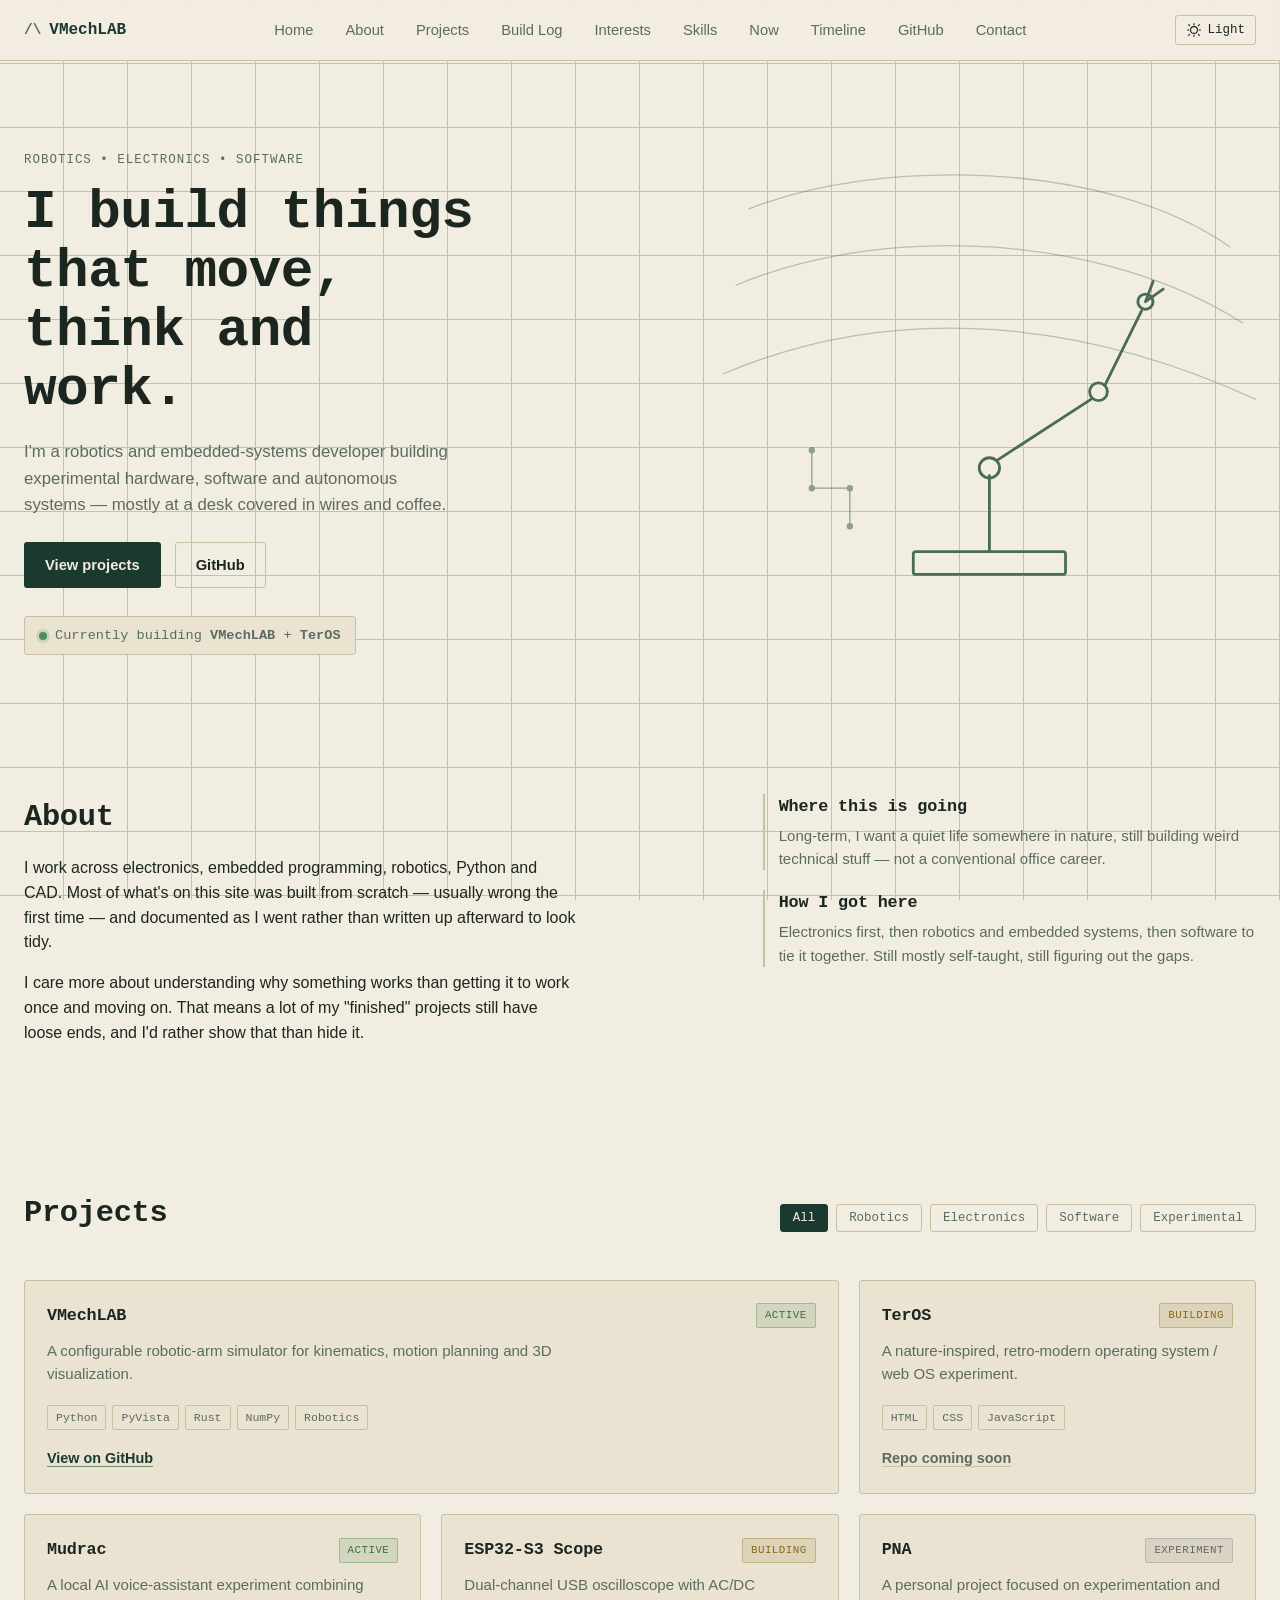
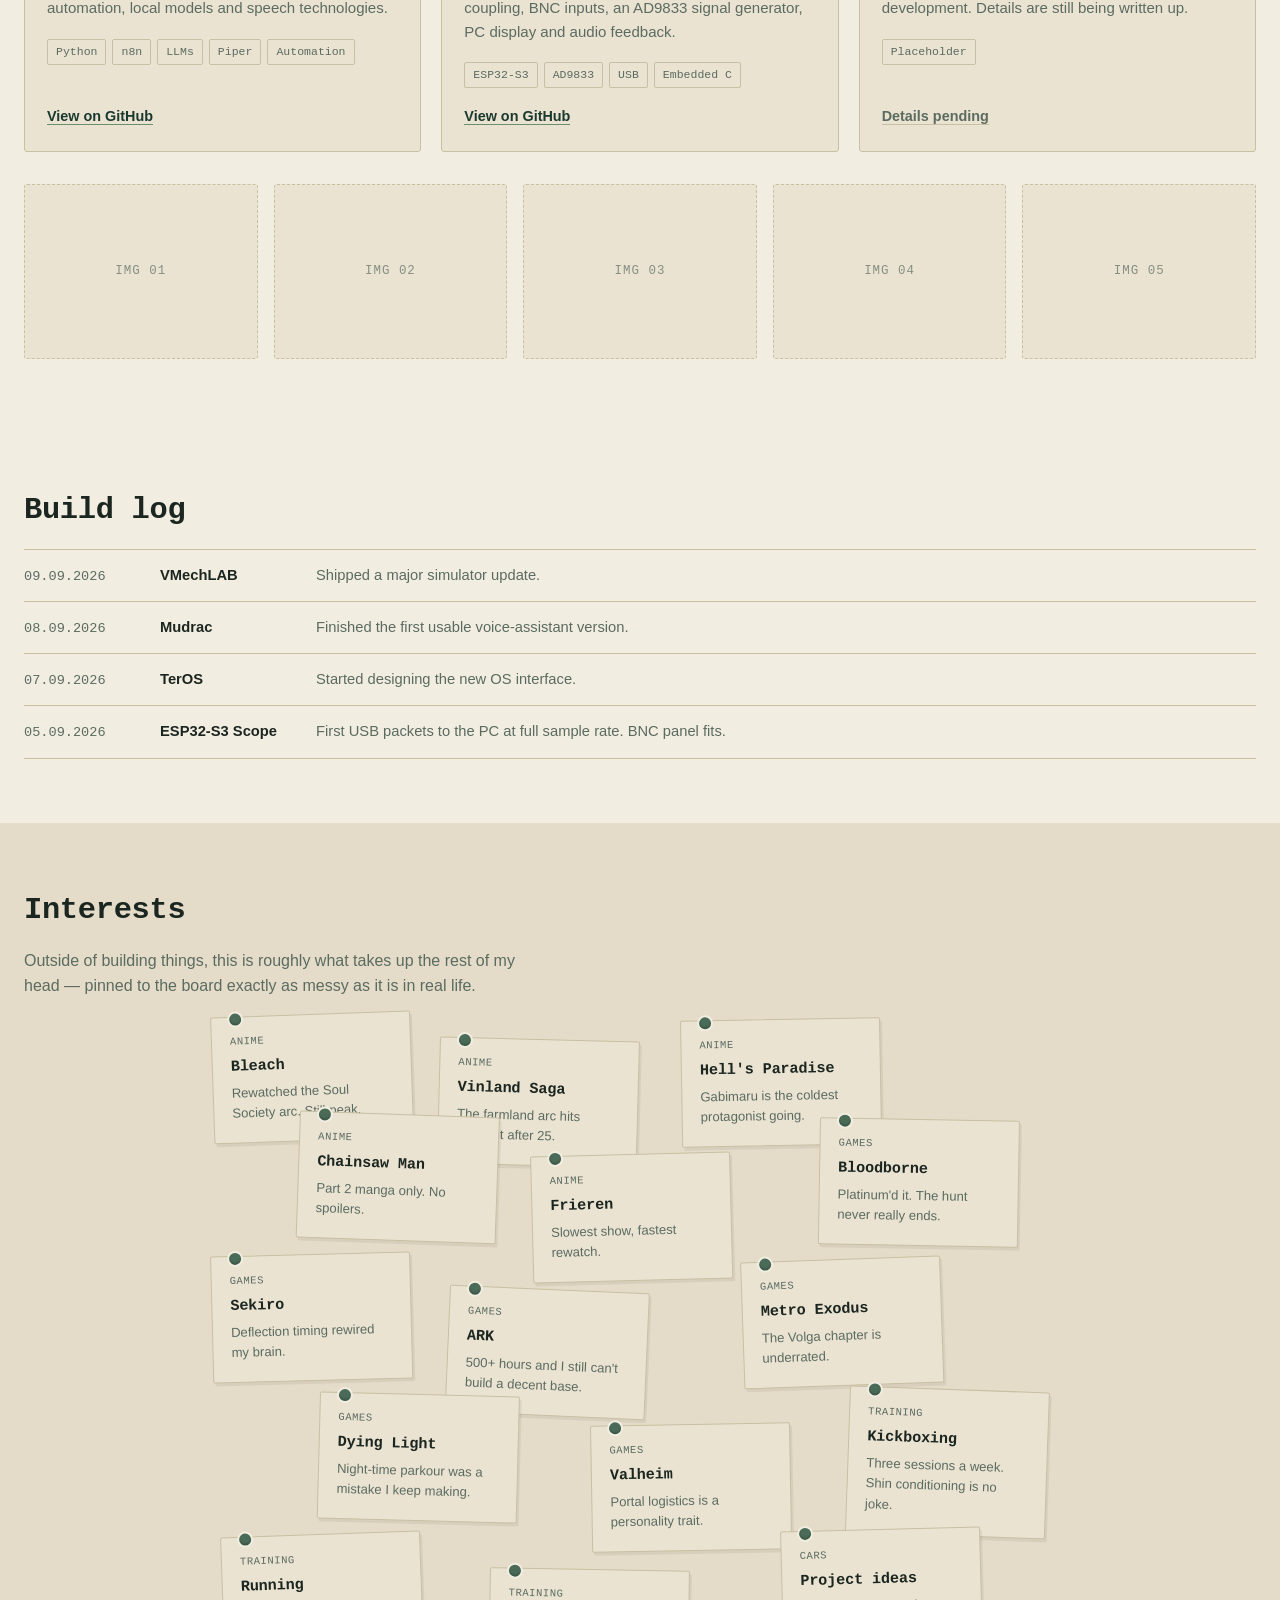
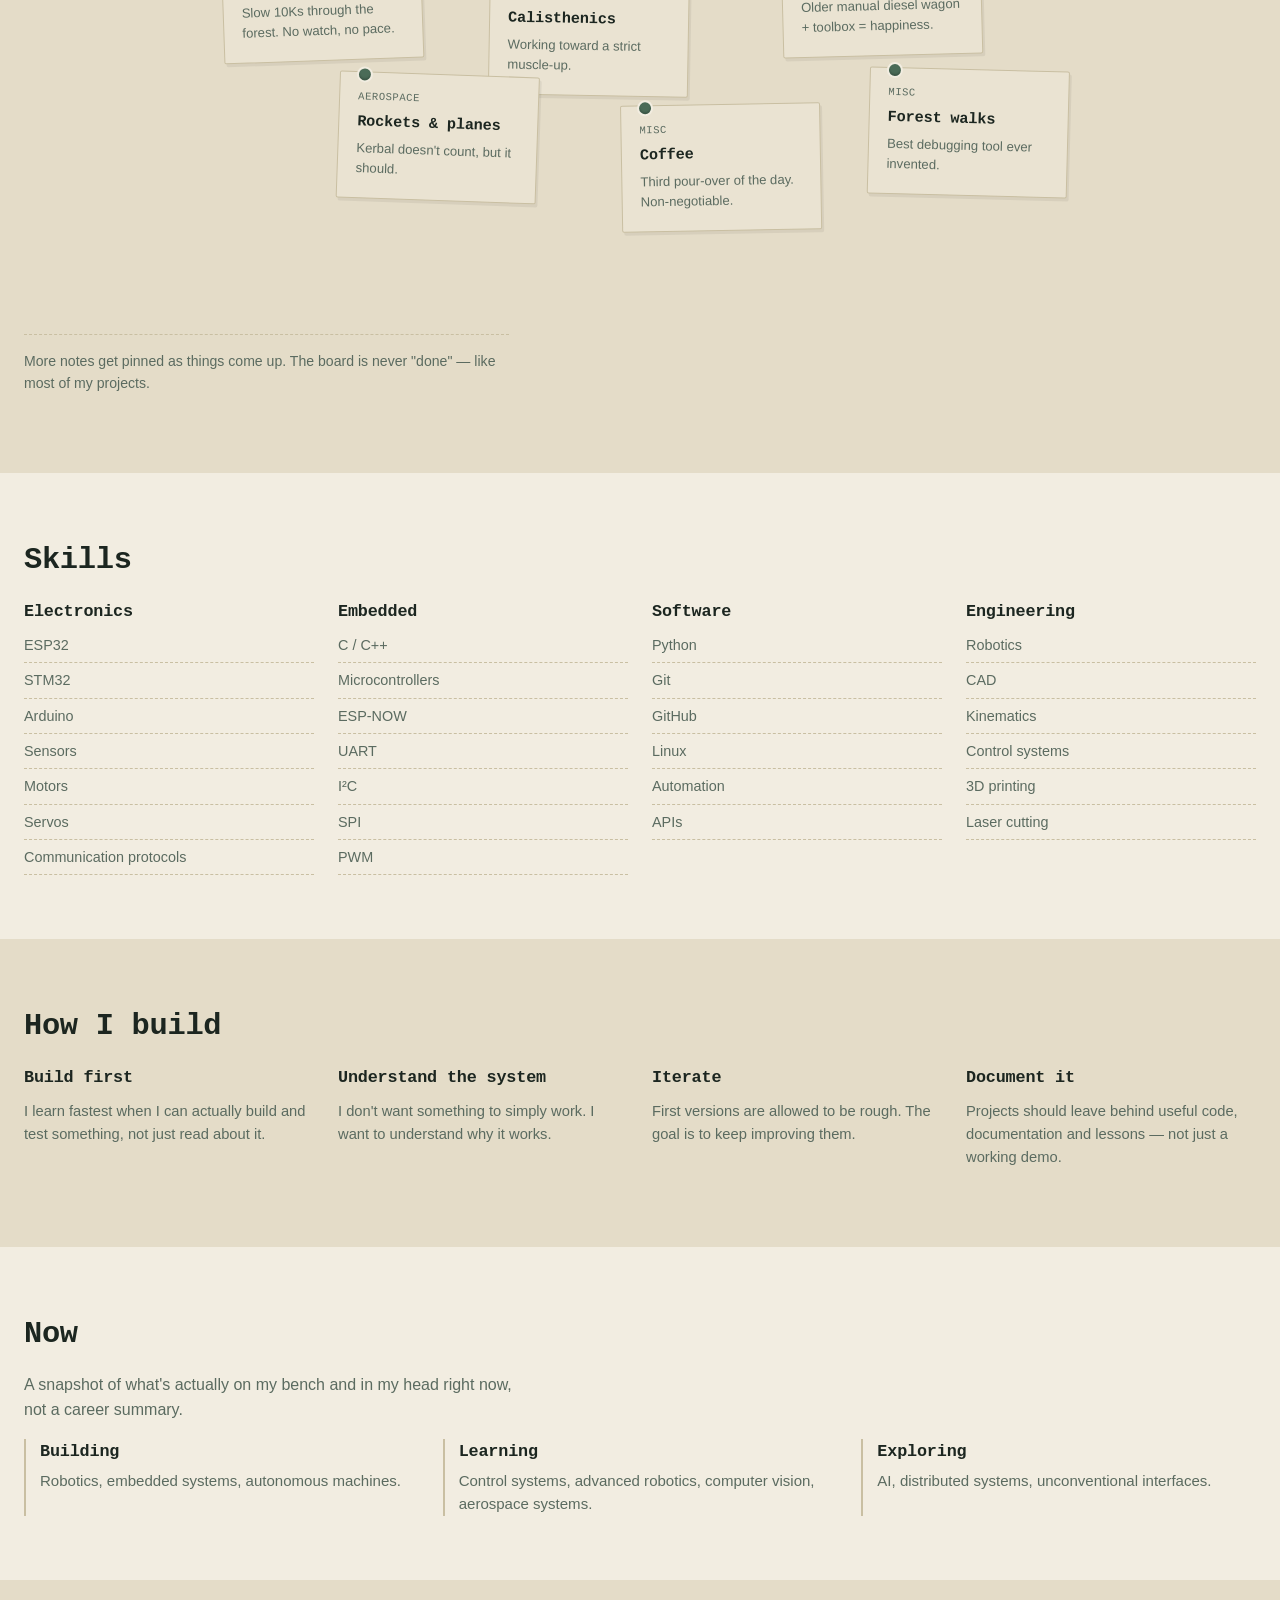
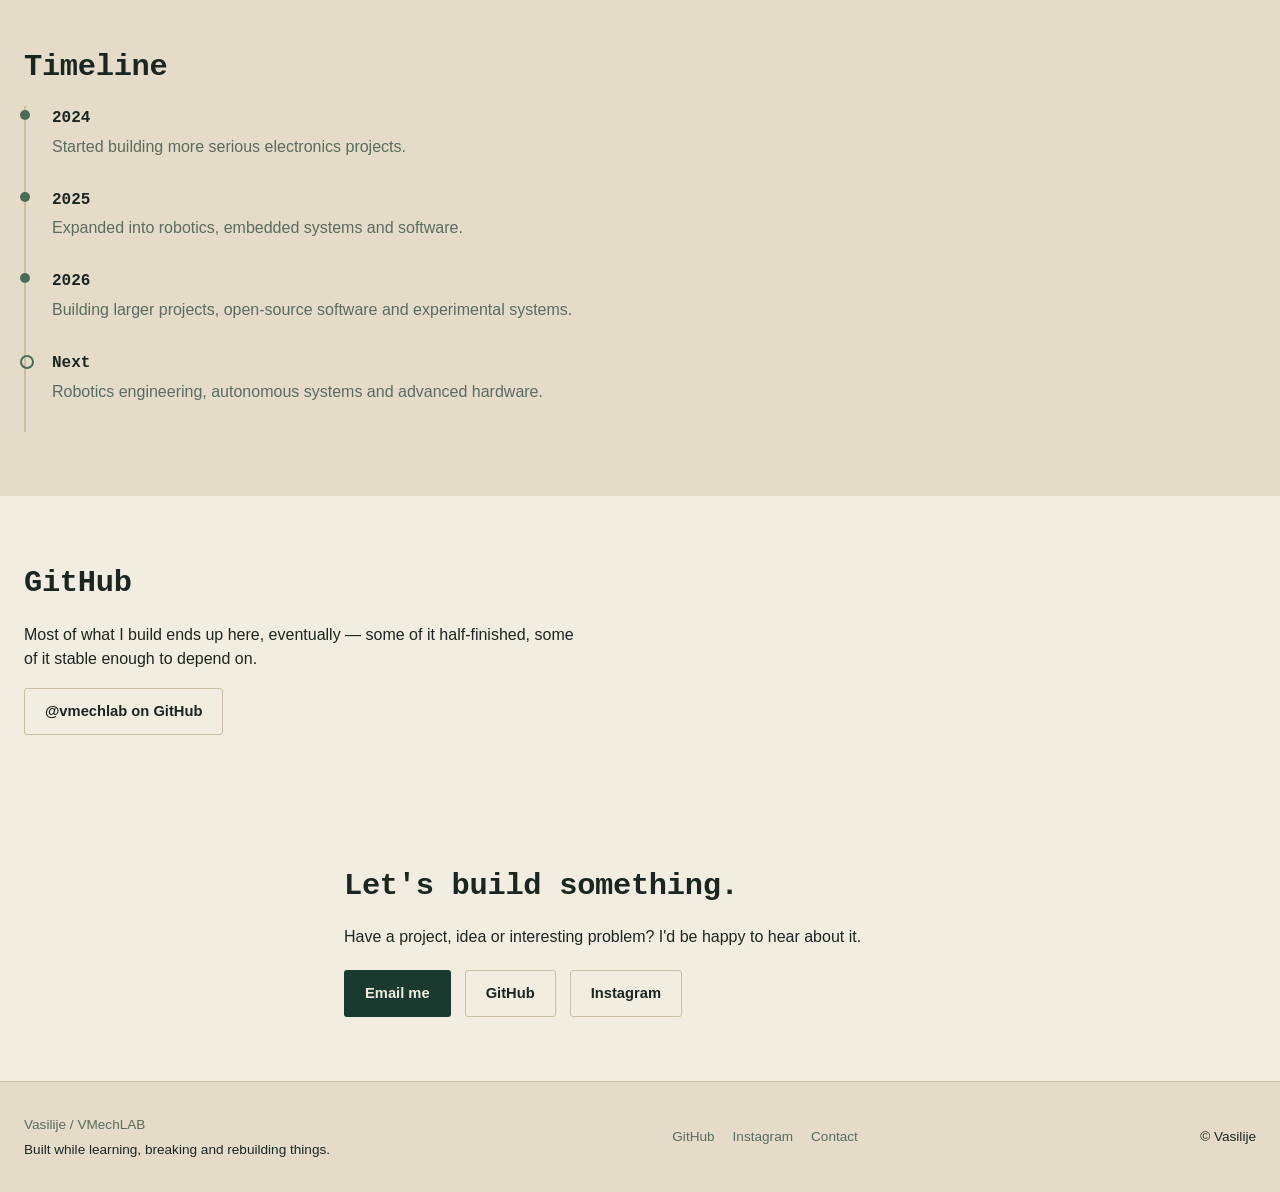
==== index.html @ e8fe42d4 "first upload" ====
<!DOCTYPE html>
<html lang="en">
<head>
<meta charset="UTF-8">
<meta name="viewport" content="width=device-width, initial-scale=1.0">
<title>Vasilije — Robotics, Electronics &amp; Software</title>
<meta name="description" content="Personal engineering site for Vasilije. Robotics, embedded systems, electronics and software projects, built and documented as they happen.">
<meta name="theme-color" content="#1b3a2f">

<meta property="og:type" content="website">
<meta property="og:title" content="Vasilije — Robotics, Electronics &amp; Software">
<meta property="og:description" content="Robotics, embedded systems, electronics and software projects — built, broken and rebuilt in the open.">
<meta property="og:image" content="assets/images/og-cover.svg">

<link rel="icon" type="image/svg+xml" href="assets/icons/favicon.svg">
<link rel="stylesheet" href="style.css">
</head>
<body>

<a class="skip-link" href="#main">Skip to content</a>

<header class="site-header" id="site-header">
  <div class="header-inner">
    <a href="#top" class="wordmark">
      <span class="wordmark-mark" aria-hidden="true">/\</span>
      <span class="wordmark-text">VMechLAB</span>
    </a>

    <nav class="main-nav" id="main-nav" aria-label="Primary">
      <ul>
        <li><a href="#top">Home</a></li>
        <li><a href="#about">About</a></li>
        <li><a href="#projects">Projects</a></li>
        <li><a href="#build-log">Build Log</a></li>
        <li><a href="#interests">Interests</a></li>
        <li><a href="#skills">Skills</a></li>
        <li><a href="#now">Now</a></li>
        <li><a href="#timeline">Timeline</a></li>
        <li><a href="#github">GitHub</a></li>
        <li><a href="#contact">Contact</a></li>
      </ul>
    </nav>

    <div class="header-controls">
      <button id="theme-toggle" class="theme-toggle" type="button" aria-pressed="false" aria-label="Switch to light mode">
        <svg width="16" height="16" viewBox="0 0 16 16" fill="none" aria-hidden="true"><path d="M8 1.5V3M8 13v1.5M2.6 2.6l1.06 1.06M12.34 12.34l1.06 1.06M1.5 8H3M13 8h1.5M2.6 13.4l1.06-1.06M12.34 3.66l1.06-1.06" stroke="currentColor" stroke-width="1.1" stroke-linecap="round"/><circle cx="8" cy="8" r="3.4" stroke="currentColor" stroke-width="1.1"/></svg>
        <span class="theme-toggle-label">Light</span>
      </button>
      <button id="nav-toggle" class="nav-toggle" type="button" aria-expanded="false" aria-controls="main-nav" aria-label="Toggle menu">
        <span></span><span></span><span></span>
      </button>
    </div>
  </div>
</header>

<main id="main">

  <section class="hero" id="top">
    <div class="hero-inner">
      <div class="hero-copy">
        <p class="hero-label">ROBOTICS • ELECTRONICS • SOFTWARE</p>
        <h1 class="hero-heading">I build things that move, think and work.</h1>
        <p class="hero-sub">I'm a robotics and embedded-systems developer building experimental hardware, software and autonomous systems — mostly at a desk covered in wires and coffee.</p>
        <div class="hero-actions">
          <a href="#projects" class="btn btn-primary">View projects</a>
          <a href="https://github.com/vmechlab" class="btn btn-secondary" target="_blank" rel="noopener">GitHub</a>
        </div>
        <div class="status-line" aria-label="Current status">
          <span class="status-dot" aria-hidden="true"></span>
          <span>Currently building <strong>VMechLAB</strong> + <strong>TerOS</strong></span>
        </div>
      </div>

      <div class="hero-visual" aria-hidden="true">
        <svg viewBox="0 0 420 420" class="hero-svg">
          <g class="topo-lines" stroke="currentColor" fill="none" stroke-width="1">
            <path d="M20 60 C 120 20, 300 20, 400 90"/>
            <path d="M10 120 C 130 70, 300 80, 410 150"/>
            <path d="M0 190 C 140 130, 290 150, 420 210"/>
          </g>
          <g class="arm-graphic" stroke="currentColor" fill="none" stroke-width="2.2" stroke-linecap="round" stroke-linejoin="round">
            <rect x="150" y="330" width="120" height="18" rx="2"/>
            <line x1="210" y1="330" x2="210" y2="270"/>
            <circle cx="210" cy="264" r="8"/>
            <line x1="216" y1="258" x2="290" y2="210"/>
            <circle cx="296" cy="204" r="7"/>
            <line x1="301" y1="199" x2="330" y2="140"/>
            <circle cx="333" cy="133" r="6"/>
            <path d="M333 133 l14 -10 M333 133 l6 -16" />
          </g>
          <g class="circuit-dots" fill="currentColor">
            <circle cx="70" cy="250" r="2.5"/>
            <circle cx="70" cy="280" r="2.5"/>
            <circle cx="100" cy="280" r="2.5"/>
            <circle cx="100" cy="310" r="2.5"/>
            <line x1="70" y1="250" x2="70" y2="280" stroke="currentColor" stroke-width="1"/>
            <line x1="70" y1="280" x2="100" y2="280" stroke="currentColor" stroke-width="1"/>
            <line x1="100" y1="280" x2="100" y2="310" stroke="currentColor" stroke-width="1"/>
          </g>
        </svg>
      </div>
    </div>
  </section>

  <section class="section" id="about">
    <div class="section-inner about-grid">
      <div class="about-main">
        <h2>About</h2>
        <p>I work across electronics, embedded programming, robotics, Python and CAD. Most of what's on this site was built from scratch — usually wrong the first time — and documented as I went rather than written up afterward to look tidy.</p>
        <p>I care more about understanding why something works than getting it to work once and moving on. That means a lot of my "finished" projects still have loose ends, and I'd rather show that than hide it.</p>
      </div>
      <div class="about-side">
        <div class="learning-block">
          <h3>Where this is going</h3>
          <p>Long-term, I want a quiet life somewhere in nature, still building weird technical stuff — not a conventional office career.</p>
        </div>
        <div class="learning-block">
          <h3>How I got here</h3>
          <p>Electronics first, then robotics and embedded systems, then software to tie it together. Still mostly self-taught, still figuring out the gaps.</p>
        </div>
      </div>
    </div>
  </section>

  <section class="section" id="projects">
    <div class="section-inner">
      <div class="section-head">
        <h2>Projects</h2>
        <div class="filter-group" role="group" aria-label="Filter projects by category">
          <button class="filter-btn is-active" data-filter="all">All</button>
          <button class="filter-btn" data-filter="robotics">Robotics</button>
          <button class="filter-btn" data-filter="electronics">Electronics</button>
          <button class="filter-btn" data-filter="software">Software</button>
          <button class="filter-btn" data-filter="experimental">Experimental</button>
        </div>
      </div>

      <div class="project-grid" id="project-grid">

        <article class="project-card project-card--large" data-tags="robotics software">
          <div class="project-card-head">
            <h3>VMechLAB</h3>
            <span class="status-tag status-active">ACTIVE</span>
          </div>
          <p>A configurable robotic-arm simulator for kinematics, motion planning and 3D visualization.</p>
          <ul class="tag-list">
            <li>Python</li><li>PyVista</li><li>Rust</li><li>NumPy</li><li>Robotics</li>
          </ul>
          <div class="project-card-foot">
            <a href="https://github.com/vmechlab" class="link-arrow" target="_blank" rel="noopener">View on GitHub</a>
          </div>
        </article>

        <article class="project-card" data-tags="software experimental">
          <div class="project-card-head">
            <h3>TerOS</h3>
            <span class="status-tag status-building">BUILDING</span>
          </div>
          <p>A nature-inspired, retro-modern operating system / web OS experiment.</p>
          <ul class="tag-list">
            <li>HTML</li><li>CSS</li><li>JavaScript</li>
          </ul>
          <div class="project-card-foot">
            <span class="link-arrow link-arrow--disabled">Repo coming soon</span>
          </div>
        </article>

        <article class="project-card" data-tags="software experimental">
          <div class="project-card-head">
            <h3>Mudrac</h3>
            <span class="status-tag status-active">ACTIVE</span>
          </div>
          <p>A local AI voice-assistant experiment combining automation, local models and speech technologies.</p>
          <ul class="tag-list">
            <li>Python</li><li>n8n</li><li>LLMs</li><li>Piper</li><li>Automation</li>
          </ul>
          <div class="project-card-foot">
            <a href="https://github.com/vmechlab" class="link-arrow" target="_blank" rel="noopener">View on GitHub</a>
          </div>
        </article>

        <article class="project-card" data-tags="electronics robotics">
          <div class="project-card-head">
            <h3>ESP32-S3 Scope</h3>
            <span class="status-tag status-building">BUILDING</span>
          </div>
          <p>Dual-channel USB oscilloscope with AC/DC coupling, BNC inputs, an AD9833 signal generator, PC display and audio feedback.</p>
          <ul class="tag-list">
            <li>ESP32-S3</li><li>AD9833</li><li>USB</li><li>Embedded C</li>
          </ul>
          <div class="project-card-foot">
            <a href="https://github.com/vmechlab" class="link-arrow" target="_blank" rel="noopener">View on GitHub</a>
          </div>
        </article>

        <article class="project-card" data-tags="experimental">
          <div class="project-card-head">
            <h3>PNA</h3>
            <span class="status-tag status-experiment">EXPERIMENT</span>
          </div>
          <p>A personal project focused on experimentation and development. Details are still being written up.</p>
          <ul class="tag-list">
            <li>Placeholder</li>
          </ul>
          <div class="project-card-foot">
            <span class="link-arrow link-arrow--disabled">Details pending</span>
          </div>
        </article>

      </div>

      <div class="image-strip" aria-label="Project image placeholders">
        <figure class="image-placeholder"><span>IMG 01</span></figure>
        <figure class="image-placeholder"><span>IMG 02</span></figure>
        <figure class="image-placeholder"><span>IMG 03</span></figure>
        <figure class="image-placeholder"><span>IMG 04</span></figure>
        <figure class="image-placeholder"><span>IMG 05</span></figure>
      </div>
    </div>
  </section>

  <section class="section" id="build-log">
    <div class="section-inner">
      <h2>Build log</h2>
      <div class="log-list">
        <div class="log-entry">
          <span class="log-date">09.09.2026</span>
          <span class="log-project">VMechLAB</span>
          <span class="log-note">Shipped a major simulator update.</span>
        </div>
        <div class="log-entry">
          <span class="log-date">08.09.2026</span>
          <span class="log-project">Mudrac</span>
          <span class="log-note">Finished the first usable voice-assistant version.</span>
        </div>
        <div class="log-entry">
          <span class="log-date">07.09.2026</span>
          <span class="log-project">TerOS</span>
          <span class="log-note">Started designing the new OS interface.</span>
        </div>
        <div class="log-entry">
          <span class="log-date">05.09.2026</span>
          <span class="log-project">ESP32-S3 Scope</span>
          <span class="log-note">First USB packets to the PC at full sample rate. BNC panel fits.</span>
        </div>
      </div>
    </div>
  </section>

  <section class="section section-tint" id="interests">
    <div class="section-inner">
      <h2>Interests</h2>
      <p class="section-lede">Outside of building things, this is roughly what takes up the rest of my head — pinned to the board exactly as messy as it is in real life.</p>

      <div class="pin-board">

        <div class="pin-note" style="top:0; left:20px; --rot:-2deg;">
          <span class="pin-cat">ANIME</span>
          <h3>Bleach</h3>
          <p>Rewatched the Soul Society arc. Still peak.</p>
        </div>

        <div class="pin-note" style="top:25px; left:250px; --rot:1.5deg;">
          <span class="pin-cat">ANIME</span>
          <h3>Vinland Saga</h3>
          <p>The farmland arc hits different after 25.</p>
        </div>

        <div class="pin-note" style="top:5px; left:490px; --rot:-1deg;">
          <span class="pin-cat">ANIME</span>
          <h3>Hell's Paradise</h3>
          <p>Gabimaru is the coldest protagonist going.</p>
        </div>

        <div class="pin-note" style="top:100px; left:110px; --rot:2deg;">
          <span class="pin-cat">ANIME</span>
          <h3>Chainsaw Man</h3>
          <p>Part 2 manga only. No spoilers.</p>
        </div>

        <div class="pin-note" style="top:140px; left:340px; --rot:-1.5deg;">
          <span class="pin-cat">ANIME</span>
          <h3>Frieren</h3>
          <p>Slowest show, fastest rewatch.</p>
        </div>

        <div class="pin-note" style="top:105px; left:630px; --rot:1deg;">
          <span class="pin-cat">GAMES</span>
          <h3>Bloodborne</h3>
          <p>Platinum'd it. The hunt never really ends.</p>
        </div>

        <div class="pin-note" style="top:240px; left:20px; --rot:-1.5deg;">
          <span class="pin-cat">GAMES</span>
          <h3>Sekiro</h3>
          <p>Deflection timing rewired my brain.</p>
        </div>

        <div class="pin-note" style="top:275px; left:260px; --rot:2.5deg;">
          <span class="pin-cat">GAMES</span>
          <h3>ARK</h3>
          <p>500+ hours and I still can't build a decent base.</p>
        </div>

        <div class="pin-note" style="top:245px; left:550px; --rot:-2deg;">
          <span class="pin-cat">GAMES</span>
          <h3>Metro Exodus</h3>
          <p>The Volga chapter is underrated.</p>
        </div>

        <div class="pin-note" style="top:380px; left:130px; --rot:1.5deg;">
          <span class="pin-cat">GAMES</span>
          <h3>Dying Light</h3>
          <p>Night-time parkour was a mistake I keep making.</p>
        </div>

        <div class="pin-note" style="top:410px; left:400px; --rot:-1deg;">
          <span class="pin-cat">GAMES</span>
          <h3>Valheim</h3>
          <p>Portal logistics is a personality trait.</p>
        </div>

        <div class="pin-note" style="top:375px; left:660px; --rot:2deg;">
          <span class="pin-cat">TRAINING</span>
          <h3>Kickboxing</h3>
          <p>Three sessions a week. Shin conditioning is no joke.</p>
        </div>

        <div class="pin-note" style="top:520px; left:30px; --rot:-2deg;">
          <span class="pin-cat">TRAINING</span>
          <h3>Running</h3>
          <p>Slow 10Ks through the forest. No watch, no pace.</p>
        </div>

        <div class="pin-note" style="top:555px; left:300px; --rot:1deg;">
          <span class="pin-cat">TRAINING</span>
          <h3>Calisthenics</h3>
          <p>Working toward a strict muscle-up.</p>
        </div>

        <div class="pin-note" style="top:515px; left:590px; --rot:-1.5deg;">
          <span class="pin-cat">CARS</span>
          <h3>Project ideas</h3>
          <p>Older manual diesel wagon + toolbox = happiness.</p>
        </div>

        <div class="pin-note" style="top:660px; left:150px; --rot:2deg;">
          <span class="pin-cat">AEROSPACE</span>
          <h3>Rockets &amp; planes</h3>
          <p>Kerbal doesn't count, but it should.</p>
        </div>

        <div class="pin-note" style="top:690px; left:430px; --rot:-1deg;">
          <span class="pin-cat">MISC</span>
          <h3>Coffee</h3>
          <p>Third pour-over of the day. Non-negotiable.</p>
        </div>

        <div class="pin-note" style="top:655px; left:680px; --rot:1.5deg;">
          <span class="pin-cat">MISC</span>
          <h3>Forest walks</h3>
          <p>Best debugging tool ever invented.</p>
        </div>

      </div>

      <p class="log-note-placeholder">More notes get pinned as things come up. The board is never "done" — like most of my projects.</p>
    </div>
  </section>

  <section class="section" id="skills">
    <div class="section-inner">
      <h2>Skills</h2>
      <div class="skills-grid">
        <div class="skill-group">
          <h3>Electronics</h3>
          <ul>
            <li>ESP32</li><li>STM32</li><li>Arduino</li><li>Sensors</li><li>Motors</li><li>Servos</li><li>Communication protocols</li>
          </ul>
        </div>
        <div class="skill-group">
          <h3>Embedded</h3>
          <ul>
            <li>C / C++</li><li>Microcontrollers</li><li>ESP-NOW</li><li>UART</li><li>I&sup2;C</li><li>SPI</li><li>PWM</li>
          </ul>
        </div>
        <div class="skill-group">
          <h3>Software</h3>
          <ul>
            <li>Python</li><li>Git</li><li>GitHub</li><li>Linux</li><li>Automation</li><li>APIs</li>
          </ul>
        </div>
        <div class="skill-group">
          <h3>Engineering</h3>
          <ul>
            <li>Robotics</li><li>CAD</li><li>Kinematics</li><li>Control systems</li><li>3D printing</li><li>Laser cutting</li>
          </ul>
        </div>
      </div>
    </div>
  </section>

  <section class="section section-tint" id="philosophy">
    <div class="section-inner">
      <h2>How I build</h2>
      <div class="philosophy-grid">
        <div class="philosophy-item">
          <h3>Build first</h3>
          <p>I learn fastest when I can actually build and test something, not just read about it.</p>
        </div>
        <div class="philosophy-item">
          <h3>Understand the system</h3>
          <p>I don't want something to simply work. I want to understand why it works.</p>
        </div>
        <div class="philosophy-item">
          <h3>Iterate</h3>
          <p>First versions are allowed to be rough. The goal is to keep improving them.</p>
        </div>
        <div class="philosophy-item">
          <h3>Document it</h3>
          <p>Projects should leave behind useful code, documentation and lessons — not just a working demo.</p>
        </div>
      </div>
    </div>
  </section>

  <section class="section" id="now">
    <div class="section-inner">
      <h2>Now</h2>
      <p class="section-lede">A snapshot of what's actually on my bench and in my head right now, not a career summary.</p>
      <div class="now-grid">
        <div class="learning-block">
          <h3>Building</h3>
          <p>Robotics, embedded systems, autonomous machines.</p>
        </div>
        <div class="learning-block">
          <h3>Learning</h3>
          <p>Control systems, advanced robotics, computer vision, aerospace systems.</p>
        </div>
        <div class="learning-block">
          <h3>Exploring</h3>
          <p>AI, distributed systems, unconventional interfaces.</p>
        </div>
      </div>
    </div>
  </section>

  <section class="section section-tint" id="timeline">
    <div class="section-inner">
      <h2>Timeline</h2>
      <ol class="timeline">
        <li class="timeline-item">
          <span class="timeline-year">2024</span>
          <p>Started building more serious electronics projects.</p>
        </li>
        <li class="timeline-item">
          <span class="timeline-year">2025</span>
          <p>Expanded into robotics, embedded systems and software.</p>
        </li>
        <li class="timeline-item">
          <span class="timeline-year">2026</span>
          <p>Building larger projects, open-source software and experimental systems.</p>
        </li>
        <li class="timeline-item timeline-item--next">
          <span class="timeline-year">Next</span>
          <p>Robotics engineering, autonomous systems and advanced hardware.</p>
        </li>
      </ol>
    </div>
  </section>

  <section class="section" id="github">
    <div class="section-inner github-block">
      <div>
        <h2>GitHub</h2>
        <p>Most of what I build ends up here, eventually — some of it half-finished, some of it stable enough to depend on.</p>
        <a href="https://github.com/vmechlab" class="btn btn-secondary" target="_blank" rel="noopener">@vmechlab on GitHub</a>
      </div>
      <ul class="repo-list" id="repo-list"></ul>
    </div>
  </section>

  <section class="section" id="contact">
    <div class="section-inner contact-block">
      <h2>Let's build something.</h2>
      <p>Have a project, idea or interesting problem? I'd be happy to hear about it.</p>
      <div class="contact-links">
        <a href="mailto:hello@vmechlab.dev" class="btn btn-primary">Email me</a>
        <a href="https://github.com/vmechlab" class="btn btn-secondary" target="_blank" rel="noopener">GitHub</a>
        <a href="https://instagram.com/vmechlab" class="btn btn-instagram" target="_blank" rel="noopener">Instagram</a>
      </div>
    </div>
  </section>

</main>

<footer class="site-footer">
  <div class="footer-inner">
    <div class="footer-brand">
      <span class="wordmark-text">Vasilije / VMechLAB</span>
      <p>Built while learning, breaking and rebuilding things.</p>
    </div>
    <div class="footer-links">
      <a href="https://github.com/vmechlab" target="_blank" rel="noopener">GitHub</a>
      <a href="https://instagram.com/vmechlab" target="_blank" rel="noopener">Instagram</a>
      <a href="#contact">Contact</a>
    </div>
    <p class="footer-copy">&copy; <span id="footer-year"></span> Vasilije</p>
  </div>
</footer>

<script src="script.js"></script>
</body>
</html>
---- style.css ----
:root {
  --forest: #1b3a2f;
  --forest-dark: #0f231c;
  --moss: #4a6b57;
  --cream: #f2ede1;
  --beige: #e4dcc8;
  --paper: #eae3d2;
  --text: #1c2620;
  --muted: #5b6b60;
  --line: #c9bfa2;
  --accent: #6b8f6e;

  --bg: var(--cream);
  --bg-tint: var(--beige);
  --fg: var(--text);
  --fg-muted: var(--muted);
  --card-bg: var(--paper);
  --border: var(--line);
  --header-bg: rgba(242, 237, 225, 0.92);

  --font-mono: ui-monospace, "SFMono-Regular", Menlo, Consolas, "Liberation Mono", monospace;
  --font-sans: -apple-system, BlinkMacSystemFont, "Segoe UI", Roboto, Helvetica, Arial, sans-serif;

  --max-width: 1280px;
  --radius: 3px;
}

[data-theme="dark"] {
  --bg: var(--forest-dark);
  --bg-tint: #14281f;
  --fg: #e9e4d6;
  --fg-muted: #9fae9d;
  --card-bg: #17301f;
  --border: #2c4636;
  --header-bg: rgba(15, 35, 28, 0.92);
  --accent: #8fb18e;
}

* { box-sizing: border-box; }
html { scroll-behavior: smooth; }

@media (prefers-reduced-motion: reduce) {
  html { scroll-behavior: auto; }
  * {
    animation-duration: 0.001ms !important;
    animation-iteration-count: 1 !important;
    transition-duration: 0.001ms !important;
  }
}

body {
  margin: 0;
  background: var(--bg);
  color: var(--fg);
  font-family: var(--font-sans);
  font-size: 16px;
  line-height: 1.55;
  transition: background 0.25s ease, color 0.25s ease;
  background-image:
    linear-gradient(var(--border) 1px, transparent 1px),
    linear-gradient(90deg, var(--border) 1px, transparent 1px);
  background-size: 64px 64px;
  background-attachment: fixed;
  background-position: -1px -1px;
}
[data-theme="dark"] body { background-image: none; }

.skip-link {
  position: absolute;
  left: -999px;
  top: 0;
  background: var(--forest);
  color: #fff;
  padding: 10px 16px;
  z-index: 200;
}
.skip-link:focus { left: 8px; top: 8px; }

h1, h2, h3 {
  font-family: var(--font-mono);
  font-weight: 600;
  letter-spacing: -0.01em;
  color: var(--fg);
  margin: 0 0 0.5em;
}
h2 { font-size: clamp(1.5rem, 2.4vw, 1.9rem); }
h3 { font-size: 1.05rem; }
p { margin: 0 0 1em; max-width: 62ch; color: var(--fg); }
a { color: inherit; }

:focus-visible {
  outline: 2px solid var(--accent);
  outline-offset: 3px;
}

.section-inner, .header-inner, .hero-inner, .footer-inner {
  max-width: var(--max-width);
  margin: 0 auto;
  padding: 0 24px;
}

.site-header {
  position: sticky;
  top: 0;
  z-index: 100;
  background: var(--header-bg);
  backdrop-filter: saturate(140%) blur(6px);
  border-bottom: 1px solid var(--border);
}
.header-inner {
  display: flex;
  align-items: center;
  justify-content: space-between;
  height: 60px;
}
.wordmark {
  display: flex;
  align-items: center;
  gap: 8px;
  text-decoration: none;
  font-family: var(--font-mono);
  font-weight: 700;
  color: var(--forest);
}
[data-theme="dark"] .wordmark { color: var(--accent); }
.wordmark-mark { font-size: 0.9rem; opacity: 0.75; }

.main-nav ul {
  display: flex;
  gap: 28px;
  list-style: none;
  margin: 0;
  padding: 0;
}
.main-nav a {
  text-decoration: none;
  font-size: 0.92rem;
  color: var(--fg-muted);
  padding: 4px 2px;
  border-bottom: 1px solid transparent;
  transition: color 0.15s ease, border-color 0.15s ease;
}
.main-nav a:hover { color: var(--fg); border-color: var(--accent); }
.main-nav a.is-current { color: var(--fg); border-color: var(--accent); }

.header-controls { display: flex; align-items: center; gap: 10px; }

.theme-toggle {
  display: flex;
  align-items: center;
  gap: 6px;
  background: transparent;
  border: 1px solid var(--border);
  color: var(--fg);
  padding: 6px 10px;
  border-radius: var(--radius);
  cursor: pointer;
  font-family: var(--font-mono);
  font-size: 0.78rem;
}
.theme-toggle:hover { border-color: var(--accent); }

.nav-toggle {
  display: none;
  flex-direction: column;
  justify-content: center;
  gap: 4px;
  width: 34px;
  height: 34px;
  background: transparent;
  border: 1px solid var(--border);
  border-radius: var(--radius);
  cursor: pointer;
}
.nav-toggle span {
  display: block;
  height: 1.5px;
  background: var(--fg);
  margin: 0 7px;
}

.hero { padding: 72px 0 56px; }
.hero-inner {
  display: grid;
  grid-template-columns: 1.1fr 0.9fr;
  gap: 48px;
  align-items: center;
}
.hero-label {
  font-family: var(--font-mono);
  font-size: 0.78rem;
  letter-spacing: 0.08em;
  color: var(--fg-muted);
  margin-bottom: 14px;
}
.hero-heading {
  font-size: clamp(2.1rem, 5vw, 3.4rem);
  line-height: 1.08;
  max-width: 14ch;
  margin-bottom: 20px;
}
.hero-sub { font-size: 1.05rem; color: var(--fg-muted); max-width: 46ch; }
.hero-actions { display: flex; gap: 14px; margin: 24px 0 28px; flex-wrap: wrap; }

.btn {
  display: inline-block;
  padding: 11px 20px;
  border-radius: var(--radius);
  text-decoration: none;
  font-size: 0.92rem;
  font-weight: 600;
  border: 1px solid transparent;
  transition: transform 0.12s ease, background 0.15s ease, border-color 0.15s ease, color 0.15s ease;
}
.btn:hover { transform: translateY(-1px); }
.btn-primary { background: var(--forest); color: #f2ede1; }
[data-theme="dark"] .btn-primary { background: var(--accent); color: var(--forest-dark); }
.btn-primary:hover { background: var(--moss); }
.btn-secondary { background: transparent; border-color: var(--border); color: var(--fg); }
.btn-secondary:hover { border-color: var(--accent); }
.btn-instagram { background: transparent; border-color: var(--border); color: var(--fg); }
.btn-instagram:hover { border-color: #c13584; color: #c13584; }
[data-theme="dark"] .btn-instagram:hover { border-color: #e6683c; color: #e6683c; }

.status-line {
  display: inline-flex;
  align-items: center;
  gap: 8px;
  font-family: var(--font-mono);
  font-size: 0.85rem;
  color: var(--fg-muted);
  border: 1px solid var(--border);
  padding: 8px 14px;
  border-radius: var(--radius);
  background: var(--card-bg);
}
.status-dot {
  width: 8px;
  height: 8px;
  border-radius: 50%;
  background: #4d8f5b;
  box-shadow: 0 0 0 3px rgba(77, 143, 91, 0.18);
}

.hero-visual { color: var(--moss); }
[data-theme="dark"] .hero-visual { color: var(--accent); }
.hero-svg { width: 100%; height: auto; }
.topo-lines { opacity: 0.35; }
.circuit-dots { opacity: 0.6; }

.section { padding: 64px 0; }
.section-tint { background: var(--bg-tint); }
.section-head {
  display: flex;
  align-items: baseline;
  justify-content: space-between;
  flex-wrap: wrap;
  gap: 16px;
  margin-bottom: 28px;
}
.section-lede { color: var(--fg-muted); max-width: 56ch; }

.about-grid { display: grid; grid-template-columns: 1.4fr 1fr; gap: 48px; }
.learning-block { margin-bottom: 20px; padding-left: 14px; border-left: 2px solid var(--border); }
.learning-block h3 { margin-bottom: 4px; }
.learning-block p { font-size: 0.94rem; color: var(--fg-muted); margin: 0; }

.filter-group { display: flex; gap: 8px; flex-wrap: wrap; }
.filter-btn {
  font-family: var(--font-mono);
  font-size: 0.78rem;
  background: transparent;
  border: 1px solid var(--border);
  color: var(--fg-muted);
  padding: 6px 12px;
  border-radius: var(--radius);
  cursor: pointer;
}
.filter-btn:hover { color: var(--fg); border-color: var(--accent); }
.filter-btn.is-active { background: var(--forest); color: var(--cream); border-color: var(--forest); }
[data-theme="dark"] .filter-btn.is-active {
  background: var(--accent);
  color: var(--forest-dark);
  border-color: var(--accent);
}

.project-grid {
  display: grid;
  grid-template-columns: repeat(3, 1fr);
  gap: 20px;
}
.project-card {
  background: var(--card-bg);
  border: 1px solid var(--border);
  border-radius: var(--radius);
  padding: 22px;
  display: flex;
  flex-direction: column;
}
.project-card--large { grid-column: span 2; grid-row: span 1; }
.project-card-head {
  display: flex;
  align-items: center;
  justify-content: space-between;
  margin-bottom: 10px;
  gap: 10px;
}
.project-card h3 { margin: 0; }
.project-card p { font-size: 0.94rem; color: var(--fg-muted); }

.status-tag {
  font-family: var(--font-mono);
  font-size: 0.68rem;
  letter-spacing: 0.04em;
  padding: 3px 8px;
  border-radius: 2px;
  white-space: nowrap;
  border: 1px solid transparent;
}
.status-active {
  background: rgba(77, 143, 91, 0.15);
  color: #3c6d47;
  border-color: rgba(77, 143, 91, 0.4);
}
.status-building {
  background: rgba(150, 120, 50, 0.15);
  color: #8a6a1f;
  border-color: rgba(150, 120, 50, 0.35);
}
.status-experiment {
  background: rgba(120, 120, 120, 0.15);
  color: #666;
  border-color: rgba(120, 120, 120, 0.3);
}
[data-theme="dark"] .status-active { color: #8fd39c; }
[data-theme="dark"] .status-building { color: #e0c072; }
[data-theme="dark"] .status-experiment { color: #b7c2b8; }

.tag-list {
  list-style: none;
  display: flex;
  flex-wrap: wrap;
  gap: 6px;
  padding: 0;
  margin: 4px 0 16px;
}
.tag-list li {
  font-family: var(--font-mono);
  font-size: 0.72rem;
  color: var(--fg-muted);
  border: 1px solid var(--border);
  padding: 3px 8px;
  border-radius: 2px;
}
.project-card-foot { margin-top: auto; }
.link-arrow {
  text-decoration: none;
  font-weight: 600;
  font-size: 0.9rem;
  color: var(--forest);
  border-bottom: 1px solid var(--accent);
}
[data-theme="dark"] .link-arrow { color: var(--accent); }
.link-arrow--disabled {
  color: var(--fg-muted);
  border-bottom-color: var(--border);
  cursor: default;
}
.project-card.is-hidden { display: none; }

.image-strip {
  display: flex;
  flex-wrap: wrap;
  justify-content: center;
  gap: 16px;
  margin-top: 32px;
}
.image-placeholder {
  flex: 1 1 180px;
  max-width: 240px;
  aspect-ratio: 4 / 3;
  margin: 0;
  display: flex;
  align-items: center;
  justify-content: center;
  background: var(--card-bg);
  border: 1px dashed var(--border);
  border-radius: var(--radius);
  color: var(--fg-muted);
  font-family: var(--font-mono);
  font-size: 0.78rem;
  letter-spacing: 0.08em;
  transition: border-color 0.15s ease, color 0.15s ease;
}
.image-placeholder:hover { border-color: var(--accent); color: var(--fg); }
.image-placeholder span { opacity: 0.7; }

.log-note-placeholder {
  margin-top: 20px;
  font-size: 0.88rem;
  color: var(--fg-muted);
  border-top: 1px dashed var(--border);
  padding-top: 16px;
}

/* Interests: scattered pin board */
.pin-board {
  position: relative;
  width: 100%;
  max-width: 900px;
  margin: 0 auto;
  min-height: 900px;
}

.pin-note {
  position: absolute;
  width: 200px;
  background: var(--card-bg);
  border: 1px solid var(--border);
  border-radius: 2px;
  padding: 16px 18px 18px;
  box-shadow: 2px 3px 0 rgba(0, 0, 0, 0.06);
  transform: rotate(var(--rot, 0deg));
  transform-origin: center top;
  transition: transform 0.2s ease, box-shadow 0.2s ease;
  z-index: 1;
}

.pin-note:hover {
  transform: rotate(var(--rot, 0deg)) translateY(-4px) scale(1.03);
  box-shadow: 4px 7px 0 rgba(0, 0, 0, 0.12);
  z-index: 10;
}

.pin-note::before {
  content: "";
  position: absolute;
  top: -6px;
  left: 16px;
  width: 12px;
  height: 12px;
  border-radius: 50%;
  background: var(--moss);
  border: 2px solid var(--bg);
  box-shadow: inset 0 -2px 2px rgba(0, 0, 0, 0.2);
}
[data-theme="dark"] .pin-note::before { background: var(--accent); }

.pin-cat {
  display: block;
  font-family: var(--font-mono);
  font-size: 0.66rem;
  letter-spacing: 0.05em;
  color: var(--fg-muted);
  margin-bottom: 6px;
}
.pin-note h3 { font-size: 0.95rem; margin: 0 0 4px; }
.pin-note p { font-size: 0.82rem; color: var(--fg-muted); margin: 0; }

.reveal {
  opacity: 0;
  transform: translateY(10px);
  transition: opacity 0.5s ease, transform 0.5s ease;
}
.reveal.is-visible { opacity: 1; transform: none; }

.pin-note.reveal {
  opacity: 0;
  transform: rotate(var(--rot, 0deg));
}
.pin-note.reveal.is-visible {
  opacity: 1;
  transform: rotate(var(--rot, 0deg));
}

.chip-list {
  list-style: none;
  padding: 0;
  margin: 0;
  display: flex;
  flex-wrap: wrap;
  gap: 8px;
}
.chip-list li {
  font-size: 0.85rem;
  color: var(--fg);
  background: var(--card-bg);
  border: 1px solid var(--border);
  padding: 5px 11px;
  border-radius: 999px;
}

.now-grid {
  display: grid;
  grid-template-columns: repeat(3, 1fr);
  gap: 24px;
  margin-top: 12px;
}
.now-grid .learning-block { margin-bottom: 0; }

.skills-grid { display: grid; grid-template-columns: repeat(4, 1fr); gap: 24px; }
.skill-group ul {
  list-style: none;
  padding: 0;
  margin: 0;
  display: flex;
  flex-direction: column;
  gap: 6px;
}
.skill-group li {
  font-size: 0.9rem;
  color: var(--fg-muted);
  padding-bottom: 6px;
  border-bottom: 1px dashed var(--border);
}

.philosophy-grid { display: grid; grid-template-columns: repeat(4, 1fr); gap: 24px; }
.philosophy-item p { font-size: 0.92rem; color: var(--fg-muted); }

.timeline {
  list-style: none;
  margin: 0;
  padding: 0;
  border-left: 2px solid var(--border);
}
.timeline-item { position: relative; padding: 0 0 28px 26px; }
.timeline-item::before {
  content: "";
  position: absolute;
  left: -6px;
  top: 4px;
  width: 10px;
  height: 10px;
  background: var(--moss);
  border-radius: 50%;
}
[data-theme="dark"] .timeline-item::before { background: var(--accent); }
.timeline-item--next::before { background: transparent; border: 2px solid var(--moss); }
.timeline-year {
  font-family: var(--font-mono);
  font-weight: 700;
  display: block;
  margin-bottom: 4px;
}
.timeline-item p { margin: 0; color: var(--fg-muted); }

.log-list {
  display: flex;
  flex-direction: column;
  border-top: 1px solid var(--border);
}
.log-entry {
  display: grid;
  grid-template-columns: 120px 140px 1fr;
  gap: 16px;
  padding: 14px 0;
  border-bottom: 1px solid var(--border);
  font-size: 0.92rem;
  align-items: baseline;
}
.log-date {
  font-family: var(--font-mono);
  color: var(--fg-muted);
  font-size: 0.85rem;
}
.log-project { font-weight: 700; }
.log-note { color: var(--fg-muted); }

.github-block {
  display: grid;
  grid-template-columns: 1fr 1fr;
  gap: 40px;
  align-items: start;
}
.repo-list {
  list-style: none;
  margin: 0;
  padding: 0;
  display: flex;
  flex-direction: column;
  gap: 10px;
}
.repo-list li {
  border: 1px solid var(--border);
  border-radius: var(--radius);
  padding: 12px 16px;
  font-size: 0.88rem;
  background: var(--card-bg);
}
.repo-list a { text-decoration: none; font-weight: 700; color: var(--forest); }
[data-theme="dark"] .repo-list a { color: var(--accent); }
.repo-lang {
  font-family: var(--font-mono);
  font-size: 0.75rem;
  color: var(--fg-muted);
  margin-left: 8px;
}

.contact-block { text-align: left; max-width: 640px; }
.contact-links { display: flex; gap: 14px; margin-top: 20px; flex-wrap: wrap; }

.site-footer {
  border-top: 1px solid var(--border);
  padding: 32px 0;
  background: var(--bg-tint);
}
.footer-inner {
  display: flex;
  align-items: center;
  justify-content: space-between;
  gap: 20px;
  flex-wrap: wrap;
  font-size: 0.85rem;
  color: var(--fg-muted);
}
.footer-brand p { margin: 4px 0 0; font-size: 0.85rem; }
.footer-links { display: flex; gap: 18px; }
.footer-links a { text-decoration: none; }
.footer-links a:hover { color: var(--fg); }
.footer-copy { margin: 0; }

@media (max-width: 900px) {
  .hero-inner { grid-template-columns: 1fr; }
  .hero-visual { order: -1; max-width: 280px; margin: 0 auto; }
  .about-grid { grid-template-columns: 1fr; }
  .project-grid { grid-template-columns: 1fr 1fr; }
  .project-card--large { grid-column: span 2; }
  .skills-grid { grid-template-columns: 1fr 1fr; }
  .philosophy-grid { grid-template-columns: 1fr 1fr; }
  .now-grid { grid-template-columns: 1fr 1fr; }
  .github-block { grid-template-columns: 1fr; }

  .pin-board {
    position: static;
    max-width: none;
    min-height: 0;
    display: grid;
    grid-template-columns: 1fr 1fr;
    gap: 16px;
    padding: 8px 0;
  }
  .pin-note,
  .pin-note.reveal,
  .pin-note.reveal.is-visible {
    position: static;
    width: auto;
    transform: none !important;
    opacity: 1;
  }
}

@media (max-width: 640px) {
  .main-nav {
    position: fixed;
    top: 60px;
    left: 0;
    right: 0;
    background: var(--bg);
    border-bottom: 1px solid var(--border);
    max-height: 0;
    overflow: hidden;
    transition: max-height 0.25s ease;
  }
  .main-nav.is-open { max-height: 320px; }
  .main-nav ul { flex-direction: column; gap: 0; padding: 8px 24px 16px; }
  .main-nav a {
    display: block;
    padding: 12px 0;
    border-bottom: 1px solid var(--border);
  }
  .nav-toggle { display: flex; }
  .theme-toggle-label { display: none; }

  .project-grid { grid-template-columns: 1fr; }
  .project-card--large { grid-column: span 1; }
  .skills-grid { grid-template-columns: 1fr 1fr; }
  .philosophy-grid { grid-template-columns: 1fr; }
  .now-grid { grid-template-columns: 1fr; }
  .log-entry { grid-template-columns: 1fr; gap: 4px; }
  .footer-inner { flex-direction: column; align-items: flex-start; }
  .image-placeholder { flex: 1 1 140px; }
  .pin-board { grid-template-columns: 1fr; }
}
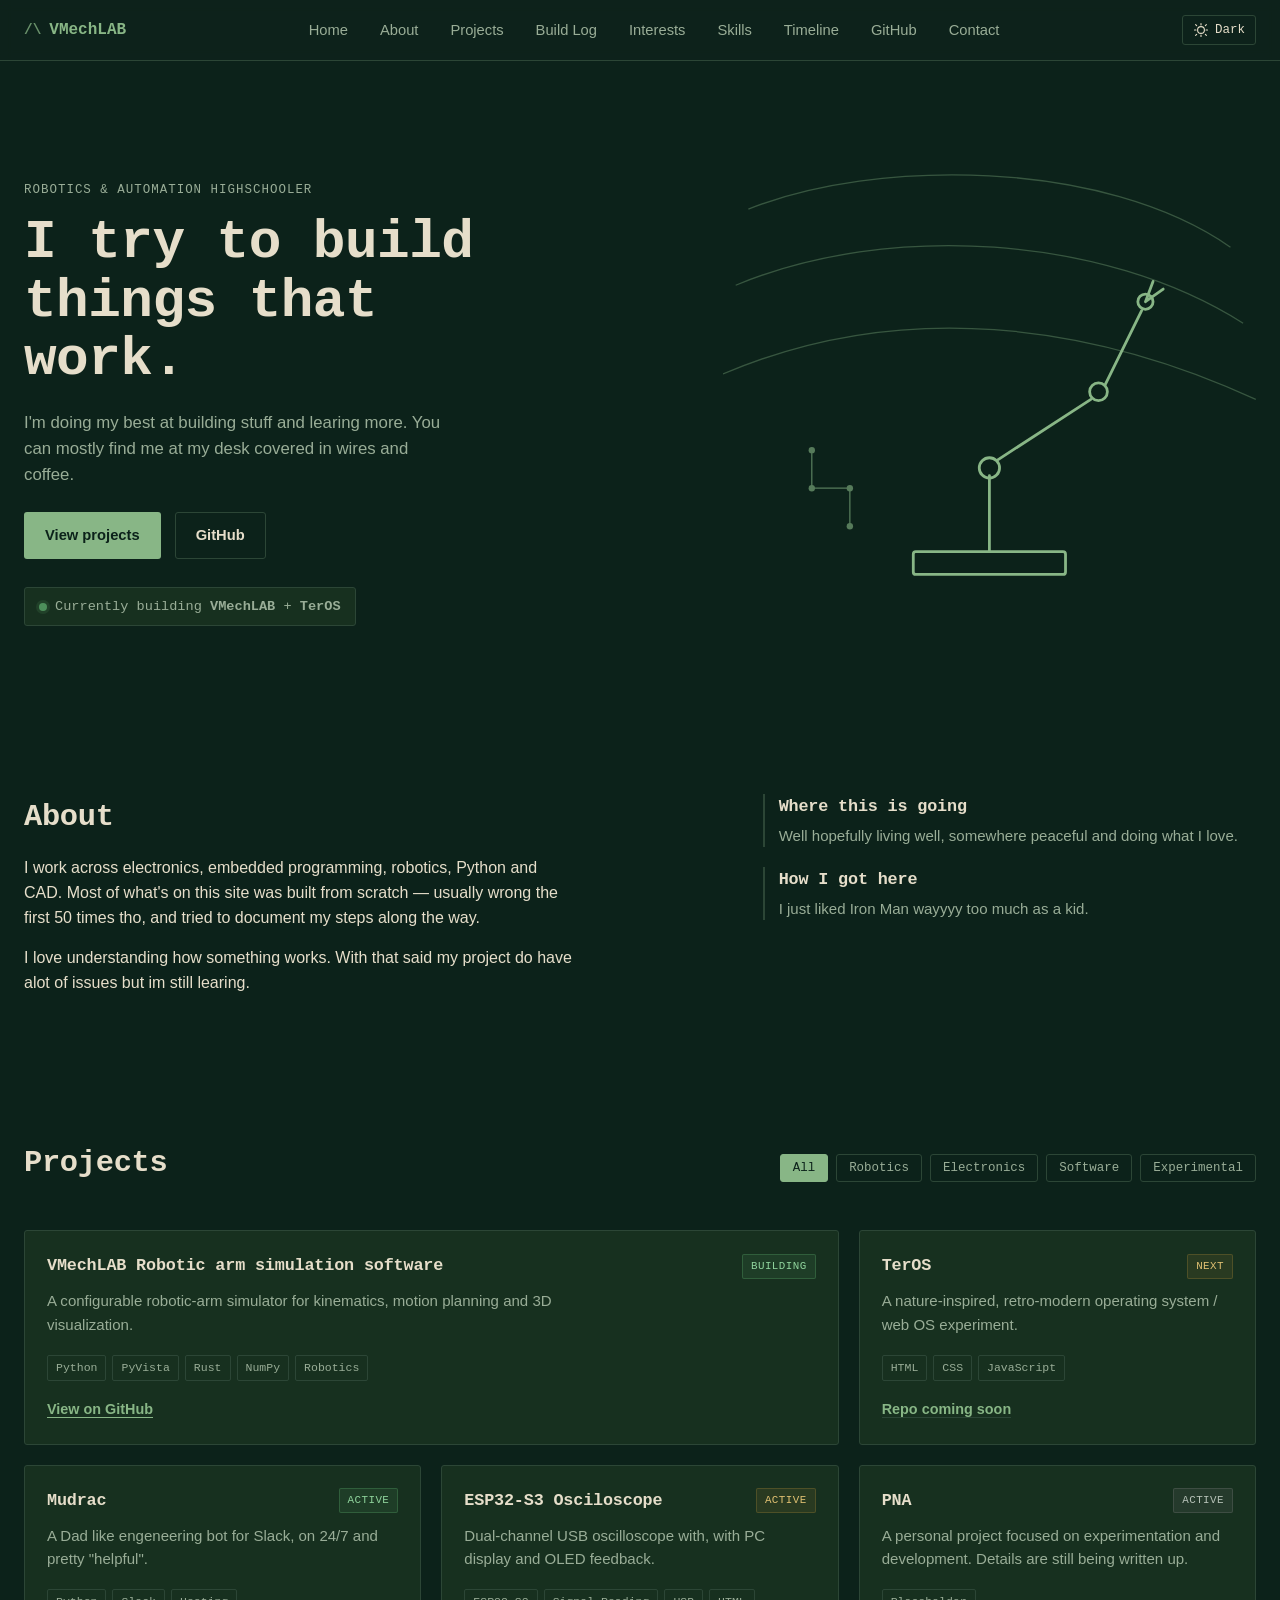
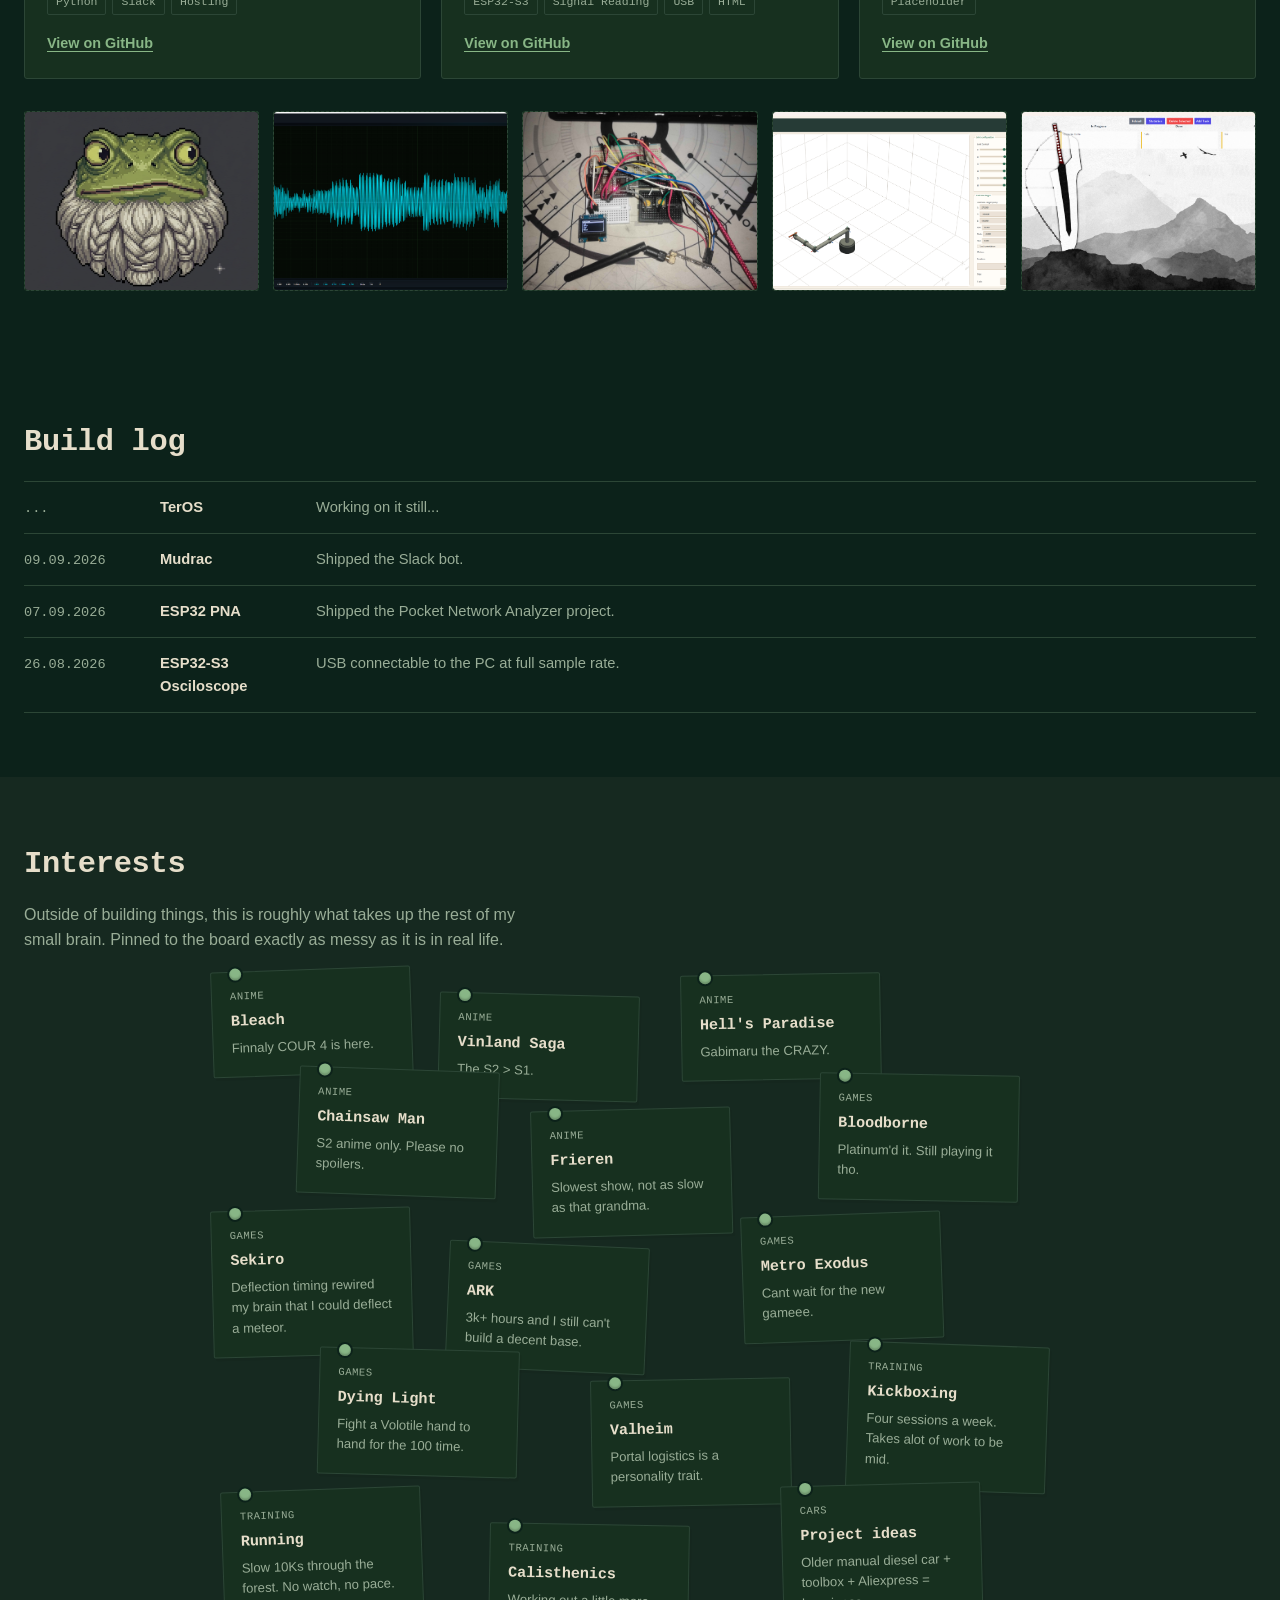
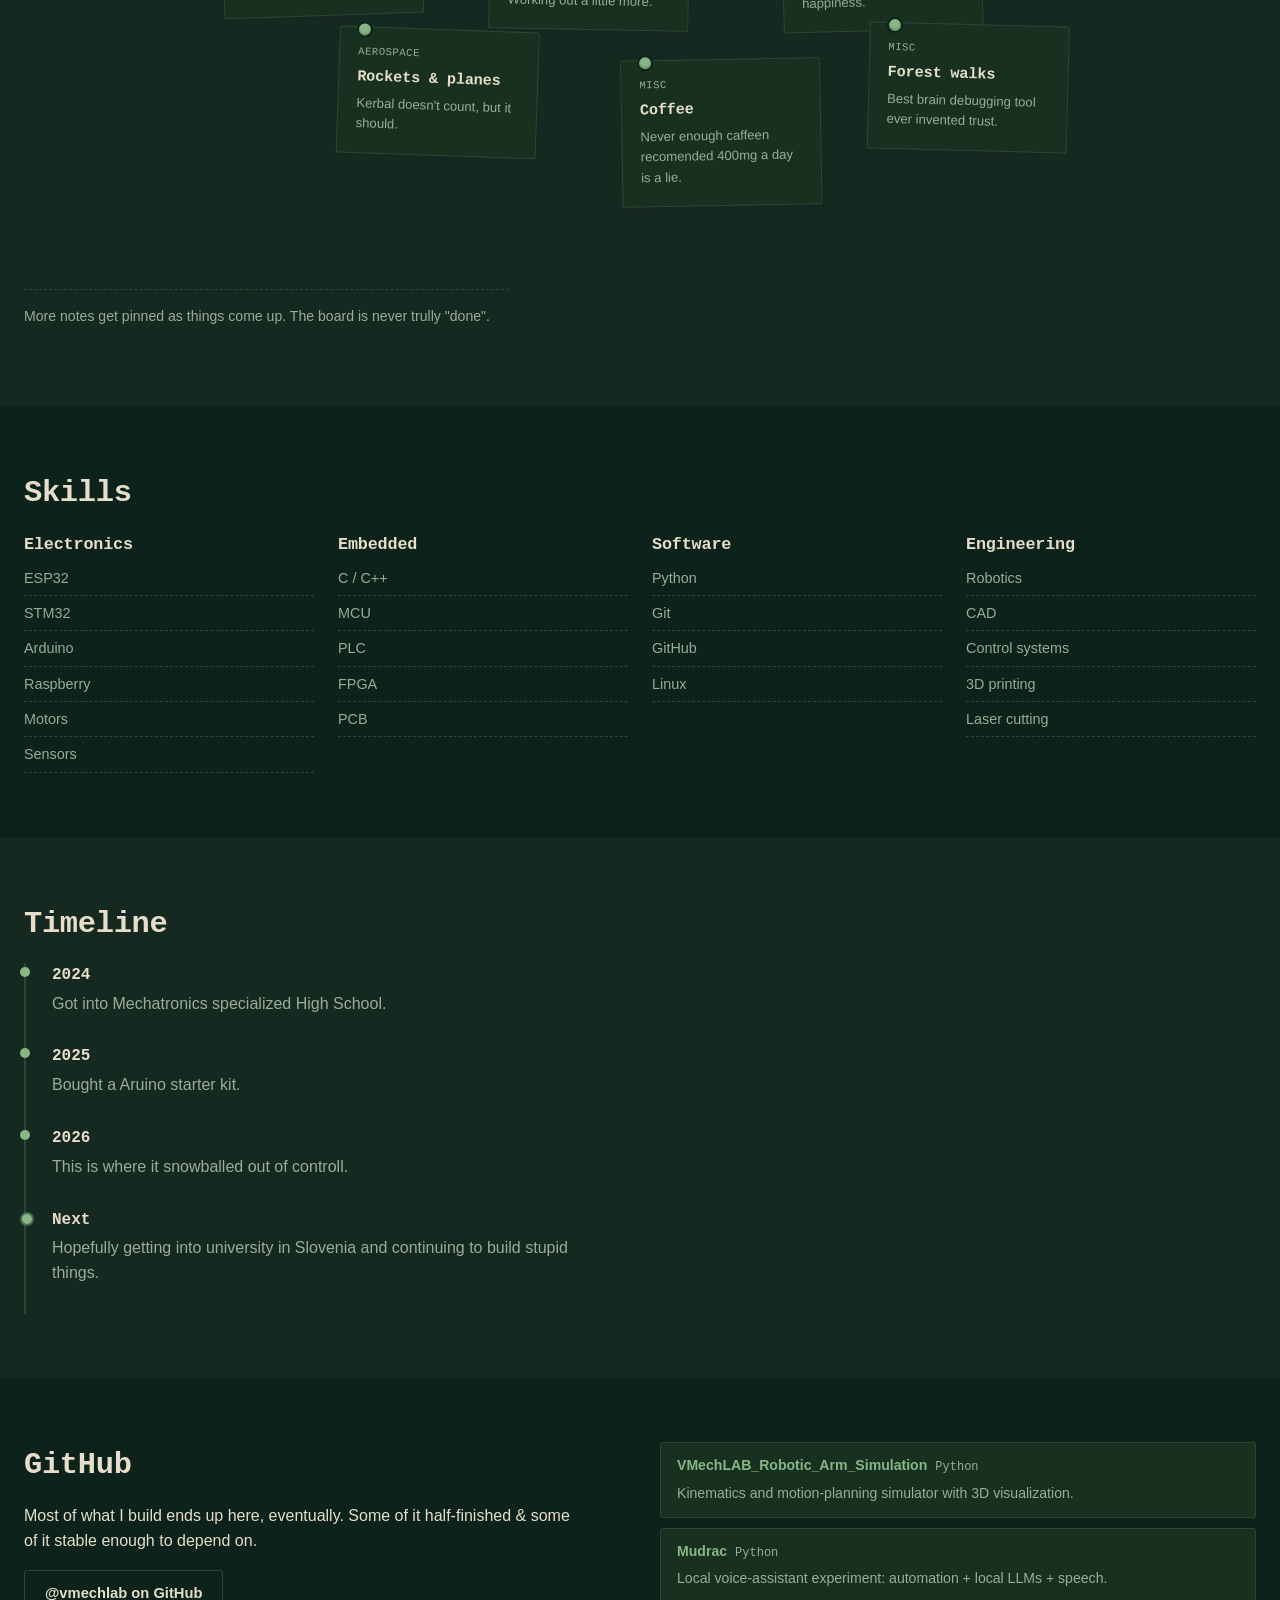
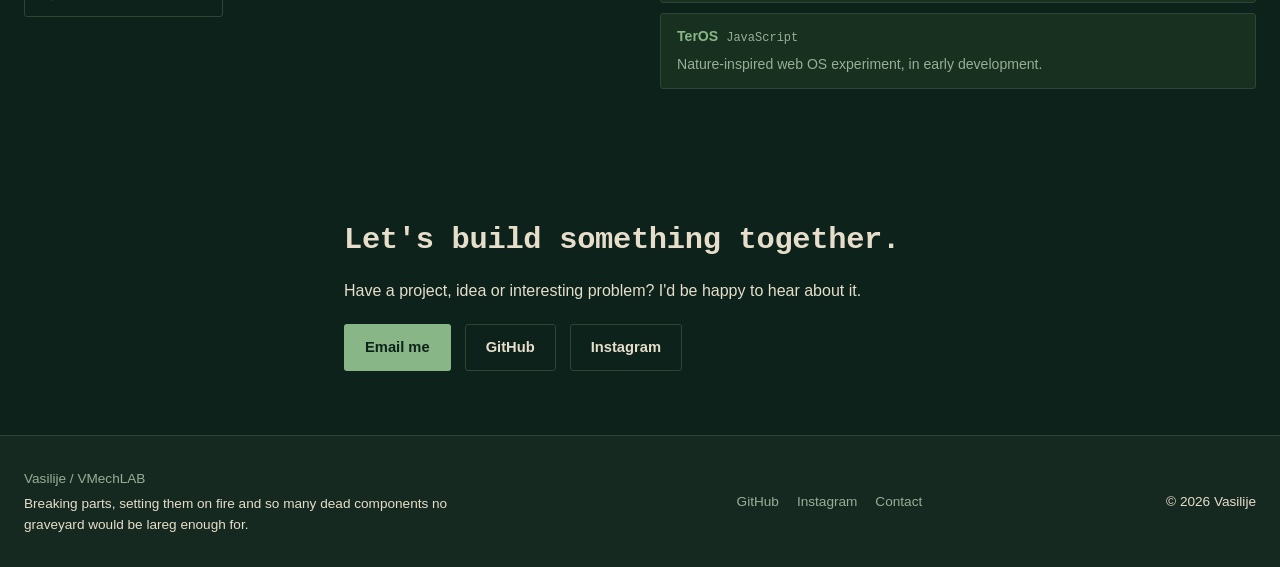
==== commit 5fce6cf1: "new file:   assets/images/MUDRAC.JPG 	new file:   assets/images/OSCILOSCOPE.JPG 	new file:   assets/" ====
--- a/index.html
+++ b/index.html
@@ -3,13 +3,13 @@
 <head>
 <meta charset="UTF-8">
 <meta name="viewport" content="width=device-width, initial-scale=1.0">
-<title>Vasilije — Robotics, Electronics &amp; Software</title>
-<meta name="description" content="Personal engineering site for Vasilije. Robotics, embedded systems, electronics and software projects, built and documented as they happen.">
+<title>VMechLAB & Vasilije</title>
+<meta name="description" content="Personal engineering site of Vasilije.">
 <meta name="theme-color" content="#1b3a2f">
 
 <meta property="og:type" content="website">
-<meta property="og:title" content="Vasilije — Robotics, Electronics &amp; Software">
-<meta property="og:description" content="Robotics, embedded systems, electronics and software projects — built, broken and rebuilt in the open.">
+<meta property="og:title" content="VMechLAB & Vasilije">
+<meta property="og:description" content="Robotics, embedded systems, electronics and software projects. Built, broken and rebuilt till broken again.">
 <meta property="og:image" content="assets/images/og-cover.svg">
 
 <link rel="icon" type="image/svg+xml" href="assets/icons/favicon.svg">
@@ -34,7 +34,6 @@
         <li><a href="#build-log">Build Log</a></li>
         <li><a href="#interests">Interests</a></li>
         <li><a href="#skills">Skills</a></li>
-        <li><a href="#now">Now</a></li>
         <li><a href="#timeline">Timeline</a></li>
         <li><a href="#github">GitHub</a></li>
         <li><a href="#contact">Contact</a></li>
@@ -58,9 +57,9 @@
   <section class="hero" id="top">
     <div class="hero-inner">
       <div class="hero-copy">
-        <p class="hero-label">ROBOTICS • ELECTRONICS • SOFTWARE</p>
-        <h1 class="hero-heading">I build things that move, think and work.</h1>
-        <p class="hero-sub">I'm a robotics and embedded-systems developer building experimental hardware, software and autonomous systems — mostly at a desk covered in wires and coffee.</p>
+        <p class="hero-label">ROBOTICS  & AUTOMATION HIGHSCHOOLER</p>
+        <h1 class="hero-heading">I try to build things that work.</h1>
+        <p class="hero-sub">I'm doing my best at building stuff and learing more. You can mostly find me at my desk covered in wires and coffee.</p>
         <div class="hero-actions">
           <a href="#projects" class="btn btn-primary">View projects</a>
           <a href="https://github.com/vmechlab" class="btn btn-secondary" target="_blank" rel="noopener">GitHub</a>
@@ -106,17 +105,17 @@
     <div class="section-inner about-grid">
       <div class="about-main">
         <h2>About</h2>
-        <p>I work across electronics, embedded programming, robotics, Python and CAD. Most of what's on this site was built from scratch — usually wrong the first time — and documented as I went rather than written up afterward to look tidy.</p>
-        <p>I care more about understanding why something works than getting it to work once and moving on. That means a lot of my "finished" projects still have loose ends, and I'd rather show that than hide it.</p>
+        <p>I work across electronics, embedded programming, robotics, Python and CAD. Most of what's on this site was built from scratch — usually wrong the first 50 times tho, and tried to document my steps along the way.</p>
+        <p>I love understanding how something works. With that said my project do have alot of issues but im still learing.</p>
       </div>
       <div class="about-side">
         <div class="learning-block">
           <h3>Where this is going</h3>
-          <p>Long-term, I want a quiet life somewhere in nature, still building weird technical stuff — not a conventional office career.</p>
+          <p> Well hopefully living well, somewhere peaceful and doing what I love.</p>
         </div>
         <div class="learning-block">
           <h3>How I got here</h3>
-          <p>Electronics first, then robotics and embedded systems, then software to tie it together. Still mostly self-taught, still figuring out the gaps.</p>
+          <p>I just liked Iron Man wayyyy too much as a kid.</p>
         </div>
       </div>
     </div>
@@ -139,22 +138,22 @@
 
         <article class="project-card project-card--large" data-tags="robotics software">
           <div class="project-card-head">
-            <h3>VMechLAB</h3>
-            <span class="status-tag status-active">ACTIVE</span>
+            <h3>VMechLAB Robotic arm simulation software</h3>
+            <span class="status-tag status-active">BUILDING</span>
           </div>
           <p>A configurable robotic-arm simulator for kinematics, motion planning and 3D visualization.</p>
           <ul class="tag-list">
             <li>Python</li><li>PyVista</li><li>Rust</li><li>NumPy</li><li>Robotics</li>
           </ul>
           <div class="project-card-foot">
-            <a href="https://github.com/vmechlab" class="link-arrow" target="_blank" rel="noopener">View on GitHub</a>
+            <a href="https://github.com/VMechLAB/VMechLAB_Robotic_Arm_Simulation" class="link-arrow" target="_blank" rel="noopener">View on GitHub</a>
           </div>
         </article>
 
         <article class="project-card" data-tags="software experimental">
           <div class="project-card-head">
             <h3>TerOS</h3>
-            <span class="status-tag status-building">BUILDING</span>
+            <span class="status-tag status-building">NEXT</span>
           </div>
           <p>A nature-inspired, retro-modern operating system / web OS experiment.</p>
           <ul class="tag-list">
@@ -170,51 +169,63 @@
             <h3>Mudrac</h3>
             <span class="status-tag status-active">ACTIVE</span>
           </div>
-          <p>A local AI voice-assistant experiment combining automation, local models and speech technologies.</p>
+          <p>A Dad like engeneering bot for Slack, on 24/7 and pretty "helpful".</p>
           <ul class="tag-list">
-            <li>Python</li><li>n8n</li><li>LLMs</li><li>Piper</li><li>Automation</li>
+            <li>Python</li><li>Slack</li><li>Hosting</li>
           </ul>
           <div class="project-card-foot">
-            <a href="https://github.com/vmechlab" class="link-arrow" target="_blank" rel="noopener">View on GitHub</a>
+            <a href="https://github.com/VMechLAB/Mudrac-Slack-Bot" class="link-arrow" target="_blank" rel="noopener">View on GitHub</a>
           </div>
         </article>
 
         <article class="project-card" data-tags="electronics robotics">
           <div class="project-card-head">
-            <h3>ESP32-S3 Scope</h3>
-            <span class="status-tag status-building">BUILDING</span>
-          </div>
-          <p>Dual-channel USB oscilloscope with AC/DC coupling, BNC inputs, an AD9833 signal generator, PC display and audio feedback.</p>
+            <h3>ESP32-S3 Osciloscope</h3>
+            <span class="status-tag status-building">ACTIVE</span>
+          </div>
+          <p>Dual-channel USB oscilloscope with, with  PC display and OLED feedback.</p>
           <ul class="tag-list">
-            <li>ESP32-S3</li><li>AD9833</li><li>USB</li><li>Embedded C</li>
+            <li>ESP32-S3</li><li>Signal Reading</li><li>USB</li><li>HTML</li>
           </ul>
           <div class="project-card-foot">
-            <a href="https://github.com/vmechlab" class="link-arrow" target="_blank" rel="noopener">View on GitHub</a>
+            <a href="https://github.com/VMechLAB/esp32s3supermini-osciloscope" class="link-arrow" target="_blank" rel="noopener">View on GitHub</a>
           </div>
         </article>
 
         <article class="project-card" data-tags="experimental">
           <div class="project-card-head">
             <h3>PNA</h3>
-            <span class="status-tag status-experiment">EXPERIMENT</span>
+            <span class="status-tag status-experiment">ACTIVE</span>
           </div>
           <p>A personal project focused on experimentation and development. Details are still being written up.</p>
           <ul class="tag-list">
             <li>Placeholder</li>
           </ul>
           <div class="project-card-foot">
-            <span class="link-arrow link-arrow--disabled">Details pending</span>
+            <a href="https://github.com/VMechLAB/ESP32_PNA" class="link-arrow" target="_blank" rel="noopener">View on GitHub</a>
           </div>
         </article>
 
-      </div>
+      </div>  
 
       <div class="image-strip" aria-label="Project image placeholders">
-        <figure class="image-placeholder"><span>IMG 01</span></figure>
-        <figure class="image-placeholder"><span>IMG 02</span></figure>
-        <figure class="image-placeholder"><span>IMG 03</span></figure>
-        <figure class="image-placeholder"><span>IMG 04</span></figure>
-        <figure class="image-placeholder"><span>IMG 05</span></figure>
+<figure class="image-placeholder">
+  <img src="assets/images/MUDRAC.JPG" alt="Mudrac the dumbest Slack Bot">
+</figure>
+<figure class="image-placeholder">
+  <img src="assets/images/OSCILOSCOPE.JPG" alt="DIY Osciloscope for 3.3V spectrum">
+</figure>
+<figure class="image-placeholder">
+  <img src="assets/images/PNA.jpg" alt="Pocket Network Analyzer">
+</figure>
+<figure class="image-placeholder">
+  <img src="assets/images/SIMULATION.JPG" alt="Robotic arm simulator screenshot">
+</figure>
+<figure class="image-placeholder">
+  <img src="assets/images/TASK MANAGER.JPG" alt="Task manager for forgetful people">
+</figure>
+
+
       </div>
     </div>
   </section>
@@ -224,24 +235,24 @@
       <h2>Build log</h2>
       <div class="log-list">
         <div class="log-entry">
+          <span class="log-date">...</span>
+          <span class="log-project">TerOS</span>
+          <span class="log-note">Working on it still...</span>
+        </div>
+        <div class="log-entry">
           <span class="log-date">09.09.2026</span>
-          <span class="log-project">VMechLAB</span>
-          <span class="log-note">Shipped a major simulator update.</span>
-        </div>
-        <div class="log-entry">
-          <span class="log-date">08.09.2026</span>
           <span class="log-project">Mudrac</span>
-          <span class="log-note">Finished the first usable voice-assistant version.</span>
+          <span class="log-note">Shipped the Slack bot.</span>
         </div>
         <div class="log-entry">
           <span class="log-date">07.09.2026</span>
-          <span class="log-project">TerOS</span>
-          <span class="log-note">Started designing the new OS interface.</span>
+          <span class="log-project">ESP32 PNA</span>
+          <span class="log-note">Shipped the Pocket Network Analyzer project.</span>
         </div>
         <div class="log-entry">
-          <span class="log-date">05.09.2026</span>
-          <span class="log-project">ESP32-S3 Scope</span>
-          <span class="log-note">First USB packets to the PC at full sample rate. BNC panel fits.</span>
+          <span class="log-date">26.08.2026</span>
+          <span class="log-project">ESP32-S3 Osciloscope</span>
+          <span class="log-note">USB connectable to the PC at full sample rate.</span>
         </div>
       </div>
     </div>
@@ -250,68 +261,68 @@
   <section class="section section-tint" id="interests">
     <div class="section-inner">
       <h2>Interests</h2>
-      <p class="section-lede">Outside of building things, this is roughly what takes up the rest of my head — pinned to the board exactly as messy as it is in real life.</p>
+      <p class="section-lede">Outside of building things, this is roughly what takes up the rest of my small brain. Pinned to the board exactly as messy as it is in real life.</p>
 
       <div class="pin-board">
 
         <div class="pin-note" style="top:0; left:20px; --rot:-2deg;">
           <span class="pin-cat">ANIME</span>
           <h3>Bleach</h3>
-          <p>Rewatched the Soul Society arc. Still peak.</p>
+          <p>Finnaly COUR 4 is here.</p>
         </div>
 
         <div class="pin-note" style="top:25px; left:250px; --rot:1.5deg;">
           <span class="pin-cat">ANIME</span>
           <h3>Vinland Saga</h3>
-          <p>The farmland arc hits different after 25.</p>
+          <p>The S2 > S1.</p>
         </div>
 
         <div class="pin-note" style="top:5px; left:490px; --rot:-1deg;">
           <span class="pin-cat">ANIME</span>
           <h3>Hell's Paradise</h3>
-          <p>Gabimaru is the coldest protagonist going.</p>
+          <p>Gabimaru the CRAZY.</p>
         </div>
 
         <div class="pin-note" style="top:100px; left:110px; --rot:2deg;">
           <span class="pin-cat">ANIME</span>
           <h3>Chainsaw Man</h3>
-          <p>Part 2 manga only. No spoilers.</p>
+          <p>S2 anime only. Please no spoilers.</p>
         </div>
 
         <div class="pin-note" style="top:140px; left:340px; --rot:-1.5deg;">
           <span class="pin-cat">ANIME</span>
           <h3>Frieren</h3>
-          <p>Slowest show, fastest rewatch.</p>
+          <p>Slowest show, not as slow as that grandma.</p>
         </div>
 
         <div class="pin-note" style="top:105px; left:630px; --rot:1deg;">
           <span class="pin-cat">GAMES</span>
           <h3>Bloodborne</h3>
-          <p>Platinum'd it. The hunt never really ends.</p>
+          <p>Platinum'd it. Still playing it tho.</p>
         </div>
 
         <div class="pin-note" style="top:240px; left:20px; --rot:-1.5deg;">
           <span class="pin-cat">GAMES</span>
           <h3>Sekiro</h3>
-          <p>Deflection timing rewired my brain.</p>
+          <p>Deflection timing rewired my brain that I could deflect a meteor.</p>
         </div>
 
         <div class="pin-note" style="top:275px; left:260px; --rot:2.5deg;">
           <span class="pin-cat">GAMES</span>
           <h3>ARK</h3>
-          <p>500+ hours and I still can't build a decent base.</p>
+          <p>3k+ hours and I still can't build a decent base.</p>
         </div>
 
         <div class="pin-note" style="top:245px; left:550px; --rot:-2deg;">
           <span class="pin-cat">GAMES</span>
           <h3>Metro Exodus</h3>
-          <p>The Volga chapter is underrated.</p>
+          <p>Cant wait for the new gameee.</p>
         </div>
 
         <div class="pin-note" style="top:380px; left:130px; --rot:1.5deg;">
           <span class="pin-cat">GAMES</span>
           <h3>Dying Light</h3>
-          <p>Night-time parkour was a mistake I keep making.</p>
+          <p>Fight a Volotile hand to hand for the 100 time.</p>
         </div>
 
         <div class="pin-note" style="top:410px; left:400px; --rot:-1deg;">
@@ -323,7 +334,7 @@
         <div class="pin-note" style="top:375px; left:660px; --rot:2deg;">
           <span class="pin-cat">TRAINING</span>
           <h3>Kickboxing</h3>
-          <p>Three sessions a week. Shin conditioning is no joke.</p>
+          <p>Four sessions a week. Takes alot of work to be mid.</p>
         </div>
 
         <div class="pin-note" style="top:520px; left:30px; --rot:-2deg;">
@@ -335,13 +346,13 @@
         <div class="pin-note" style="top:555px; left:300px; --rot:1deg;">
           <span class="pin-cat">TRAINING</span>
           <h3>Calisthenics</h3>
-          <p>Working toward a strict muscle-up.</p>
+          <p>Working out a little more.</p>
         </div>
 
         <div class="pin-note" style="top:515px; left:590px; --rot:-1.5deg;">
           <span class="pin-cat">CARS</span>
           <h3>Project ideas</h3>
-          <p>Older manual diesel wagon + toolbox = happiness.</p>
+          <p>Older manual diesel car + toolbox + Aliexpress = happiness.</p>
         </div>
 
         <div class="pin-note" style="top:660px; left:150px; --rot:2deg;">
@@ -353,18 +364,18 @@
         <div class="pin-note" style="top:690px; left:430px; --rot:-1deg;">
           <span class="pin-cat">MISC</span>
           <h3>Coffee</h3>
-          <p>Third pour-over of the day. Non-negotiable.</p>
+          <p>Never enough caffeen recomended 400mg a day is a lie.</p>
         </div>
 
         <div class="pin-note" style="top:655px; left:680px; --rot:1.5deg;">
           <span class="pin-cat">MISC</span>
           <h3>Forest walks</h3>
-          <p>Best debugging tool ever invented.</p>
-        </div>
-
-      </div>
-
-      <p class="log-note-placeholder">More notes get pinned as things come up. The board is never "done" — like most of my projects.</p>
+          <p>Best brain debugging tool ever invented trust.</p>
+        </div>
+
+      </div>
+
+      <p class="log-note-placeholder">More notes get pinned as things come up. The board is never trully "done".</p>
     </div>
   </section>
 
@@ -375,95 +386,49 @@
         <div class="skill-group">
           <h3>Electronics</h3>
           <ul>
-            <li>ESP32</li><li>STM32</li><li>Arduino</li><li>Sensors</li><li>Motors</li><li>Servos</li><li>Communication protocols</li>
+            <li>ESP32</li><li>STM32</li><li>Arduino</li><li>Raspberry</li><li>Motors</li><li>Sensors</li>
           </ul>
         </div>
         <div class="skill-group">
           <h3>Embedded</h3>
           <ul>
-            <li>C / C++</li><li>Microcontrollers</li><li>ESP-NOW</li><li>UART</li><li>I&sup2;C</li><li>SPI</li><li>PWM</li>
+            <li>C / C++</li><li>MCU</li><li>PLC</li><li>FPGA</li><li>PCB</li>
           </ul>
         </div>
         <div class="skill-group">
           <h3>Software</h3>
           <ul>
-            <li>Python</li><li>Git</li><li>GitHub</li><li>Linux</li><li>Automation</li><li>APIs</li>
+            <li>Python</li><li>Git</li><li>GitHub</li><li>Linux</li>
           </ul>
         </div>
         <div class="skill-group">
           <h3>Engineering</h3>
           <ul>
-            <li>Robotics</li><li>CAD</li><li>Kinematics</li><li>Control systems</li><li>3D printing</li><li>Laser cutting</li>
-          </ul>
-        </div>
-      </div>
-    </div>
-  </section>
-
-  <section class="section section-tint" id="philosophy">
-    <div class="section-inner">
-      <h2>How I build</h2>
-      <div class="philosophy-grid">
-        <div class="philosophy-item">
-          <h3>Build first</h3>
-          <p>I learn fastest when I can actually build and test something, not just read about it.</p>
-        </div>
-        <div class="philosophy-item">
-          <h3>Understand the system</h3>
-          <p>I don't want something to simply work. I want to understand why it works.</p>
-        </div>
-        <div class="philosophy-item">
-          <h3>Iterate</h3>
-          <p>First versions are allowed to be rough. The goal is to keep improving them.</p>
-        </div>
-        <div class="philosophy-item">
-          <h3>Document it</h3>
-          <p>Projects should leave behind useful code, documentation and lessons — not just a working demo.</p>
-        </div>
-      </div>
-    </div>
-  </section>
-
-  <section class="section" id="now">
-    <div class="section-inner">
-      <h2>Now</h2>
-      <p class="section-lede">A snapshot of what's actually on my bench and in my head right now, not a career summary.</p>
-      <div class="now-grid">
-        <div class="learning-block">
-          <h3>Building</h3>
-          <p>Robotics, embedded systems, autonomous machines.</p>
-        </div>
-        <div class="learning-block">
-          <h3>Learning</h3>
-          <p>Control systems, advanced robotics, computer vision, aerospace systems.</p>
-        </div>
-        <div class="learning-block">
-          <h3>Exploring</h3>
-          <p>AI, distributed systems, unconventional interfaces.</p>
-        </div>
-      </div>
-    </div>
-  </section>
-
+            <li>Robotics</li><li>CAD</li><li>Control systems</li><li>3D printing</li><li>Laser cutting</li>
+          </ul>
+        </div>
+      </div>
+    </div>
+  </section>
   <section class="section section-tint" id="timeline">
     <div class="section-inner">
       <h2>Timeline</h2>
       <ol class="timeline">
         <li class="timeline-item">
           <span class="timeline-year">2024</span>
-          <p>Started building more serious electronics projects.</p>
+          <p>Got into Mechatronics specialized High School.</p>
         </li>
         <li class="timeline-item">
           <span class="timeline-year">2025</span>
-          <p>Expanded into robotics, embedded systems and software.</p>
+          <p>Bought a Aruino starter kit.</p>
         </li>
         <li class="timeline-item">
           <span class="timeline-year">2026</span>
-          <p>Building larger projects, open-source software and experimental systems.</p>
+          <p>This is where it snowballed out of controll.</p>
         </li>
         <li class="timeline-item timeline-item--next">
           <span class="timeline-year">Next</span>
-          <p>Robotics engineering, autonomous systems and advanced hardware.</p>
+          <p>Hopefully getting into university in Slovenia and continuing to build stupid things.</p>
         </li>
       </ol>
     </div>
@@ -473,7 +438,7 @@
     <div class="section-inner github-block">
       <div>
         <h2>GitHub</h2>
-        <p>Most of what I build ends up here, eventually — some of it half-finished, some of it stable enough to depend on.</p>
+        <p>Most of what I build ends up here, eventually. Some of it half-finished & some of it stable enough to depend on.</p>
         <a href="https://github.com/vmechlab" class="btn btn-secondary" target="_blank" rel="noopener">@vmechlab on GitHub</a>
       </div>
       <ul class="repo-list" id="repo-list"></ul>
@@ -482,12 +447,12 @@
 
   <section class="section" id="contact">
     <div class="section-inner contact-block">
-      <h2>Let's build something.</h2>
+      <h2>Let's build something together.</h2>
       <p>Have a project, idea or interesting problem? I'd be happy to hear about it.</p>
       <div class="contact-links">
         <a href="mailto:hello@vmechlab.dev" class="btn btn-primary">Email me</a>
         <a href="https://github.com/vmechlab" class="btn btn-secondary" target="_blank" rel="noopener">GitHub</a>
-        <a href="https://instagram.com/vmechlab" class="btn btn-instagram" target="_blank" rel="noopener">Instagram</a>
+        <a href="https://instagram.com/_jovanoviicv_" class="btn btn-instagram" target="_blank" rel="noopener">Instagram</a>
       </div>
     </div>
   </section>
@@ -498,11 +463,11 @@
   <div class="footer-inner">
     <div class="footer-brand">
       <span class="wordmark-text">Vasilije / VMechLAB</span>
-      <p>Built while learning, breaking and rebuilding things.</p>
+      <p>Breaking parts, setting them on fire and so many dead components no graveyard would be lareg enough for.</p>
     </div>
     <div class="footer-links">
       <a href="https://github.com/vmechlab" target="_blank" rel="noopener">GitHub</a>
-      <a href="https://instagram.com/vmechlab" target="_blank" rel="noopener">Instagram</a>
+      <a href="https://instagram.com/_jovanoviicv_" target="_blank" rel="noopener">Instagram</a>
       <a href="#contact">Contact</a>
     </div>
     <p class="footer-copy">&copy; <span id="footer-year"></span> Vasilije</p>
--- a/style.css
+++ b/style.css
@@ -1,7 +1,7 @@
 :root {
-  --forest: #1b3a2f;
-  --forest-dark: #0f231c;
-  --moss: #4a6b57;
+  --forest: #183129;
+  --forest-dark: #0c221a;
+  --moss: #466b55;
   --cream: #f2ede1;
   --beige: #e4dcc8;
   --paper: #eae3d2;
@@ -27,13 +27,13 @@
 
 [data-theme="dark"] {
   --bg: var(--forest-dark);
-  --bg-tint: #14281f;
-  --fg: #e9e4d6;
-  --fg-muted: #9fae9d;
+  --bg-tint: #162920;
+  --fg: #e6deca;
+  --fg-muted: #99ad97;
   --card-bg: #17301f;
   --border: #2c4636;
   --header-bg: rgba(15, 35, 28, 0.92);
-  --accent: #8fb18e;
+  --accent: #88b686;
 }
 
 * { box-sizing: border-box; }
@@ -368,31 +368,44 @@
 }
 .project-card.is-hidden { display: none; }
 
+/* Image strip: single row on desktop, wraps on smaller screens */
 .image-strip {
   display: flex;
-  flex-wrap: wrap;
+  flex-wrap: nowrap;
   justify-content: center;
-  gap: 16px;
+  align-items: stretch;
+  gap: 14px;
   margin-top: 32px;
 }
+
 .image-placeholder {
-  flex: 1 1 180px;
+  flex: 1 1 0;
+  min-width: 0;
   max-width: 240px;
-  aspect-ratio: 4 / 3;
+  height: 180px;
   margin: 0;
+  overflow: hidden;
+  background: var(--card-bg);
+  border: 1px dashed var(--border);
+  border-radius: var(--radius);
+  color: var(--fg-muted);
+  font-family: var(--font-mono);
+  font-size: 0.78rem;
+  letter-spacing: 0.08em;
   display: flex;
   align-items: center;
   justify-content: center;
-  background: var(--card-bg);
-  border: 1px dashed var(--border);
-  border-radius: var(--radius);
-  color: var(--fg-muted);
-  font-family: var(--font-mono);
-  font-size: 0.78rem;
-  letter-spacing: 0.08em;
-  transition: border-color 0.15s ease, color 0.15s ease;
-}
-.image-placeholder:hover { border-color: var(--accent); color: var(--fg); }
+  transition: border-color 0.15s ease;
+}
+.image-placeholder img {
+  width: 100%;
+  height: 100%;
+  object-fit: cover;
+  object-position: center;
+  display: block;
+  border-radius: var(--radius);
+}
+.image-placeholder:hover { border-color: var(--accent); }
 .image-placeholder span { opacity: 0.7; }
 
 .log-note-placeholder {
@@ -425,13 +438,11 @@
   transition: transform 0.2s ease, box-shadow 0.2s ease;
   z-index: 1;
 }
-
 .pin-note:hover {
   transform: rotate(var(--rot, 0deg)) translateY(-4px) scale(1.03);
   box-shadow: 4px 7px 0 rgba(0, 0, 0, 0.12);
   z-index: 10;
 }
-
 .pin-note::before {
   content: "";
   position: absolute;
@@ -457,6 +468,7 @@
 .pin-note h3 { font-size: 0.95rem; margin: 0 0 4px; }
 .pin-note p { font-size: 0.82rem; color: var(--fg-muted); margin: 0; }
 
+/* Reveal on scroll */
 .reveal {
   opacity: 0;
   transform: translateY(10px);
@@ -464,6 +476,7 @@
 }
 .reveal.is-visible { opacity: 1; transform: none; }
 
+/* Keep pin notes rotated through both reveal states */
 .pin-note.reveal {
   opacity: 0;
   transform: rotate(var(--rot, 0deg));
@@ -629,6 +642,16 @@
   .philosophy-grid { grid-template-columns: 1fr 1fr; }
   .now-grid { grid-template-columns: 1fr 1fr; }
   .github-block { grid-template-columns: 1fr; }
+
+  .image-strip {
+    flex-wrap: wrap;
+    gap: 12px;
+  }
+  .image-placeholder {
+    flex: 0 0 200px;
+    max-width: 200px;
+    height: 150px;
+  }
 
   .pin-board {
     position: static;
@@ -678,6 +701,13 @@
   .now-grid { grid-template-columns: 1fr; }
   .log-entry { grid-template-columns: 1fr; gap: 4px; }
   .footer-inner { flex-direction: column; align-items: flex-start; }
-  .image-placeholder { flex: 1 1 140px; }
+
+  .image-strip { gap: 10px; }
+  .image-placeholder {
+    flex: 0 0 160px;
+    max-width: 160px;
+    height: 120px;
+  }
+
   .pin-board { grid-template-columns: 1fr; }
 }
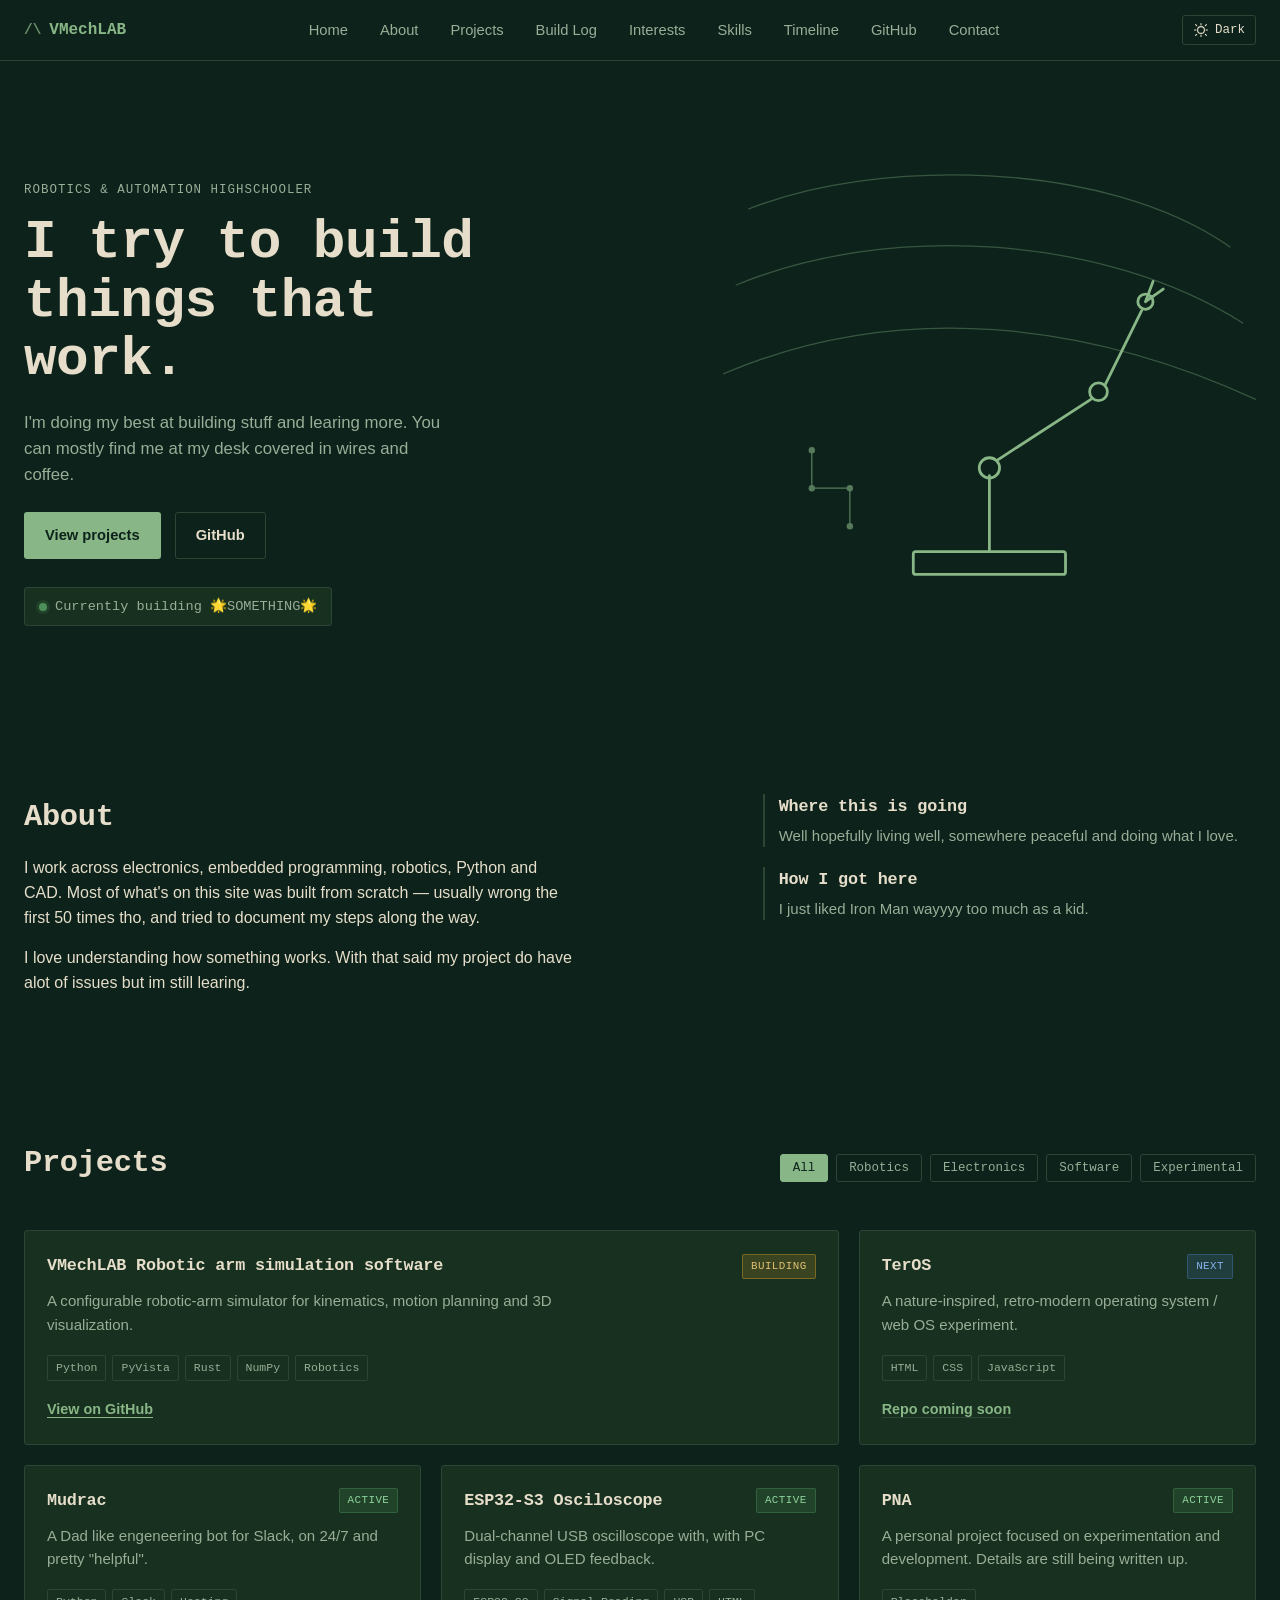
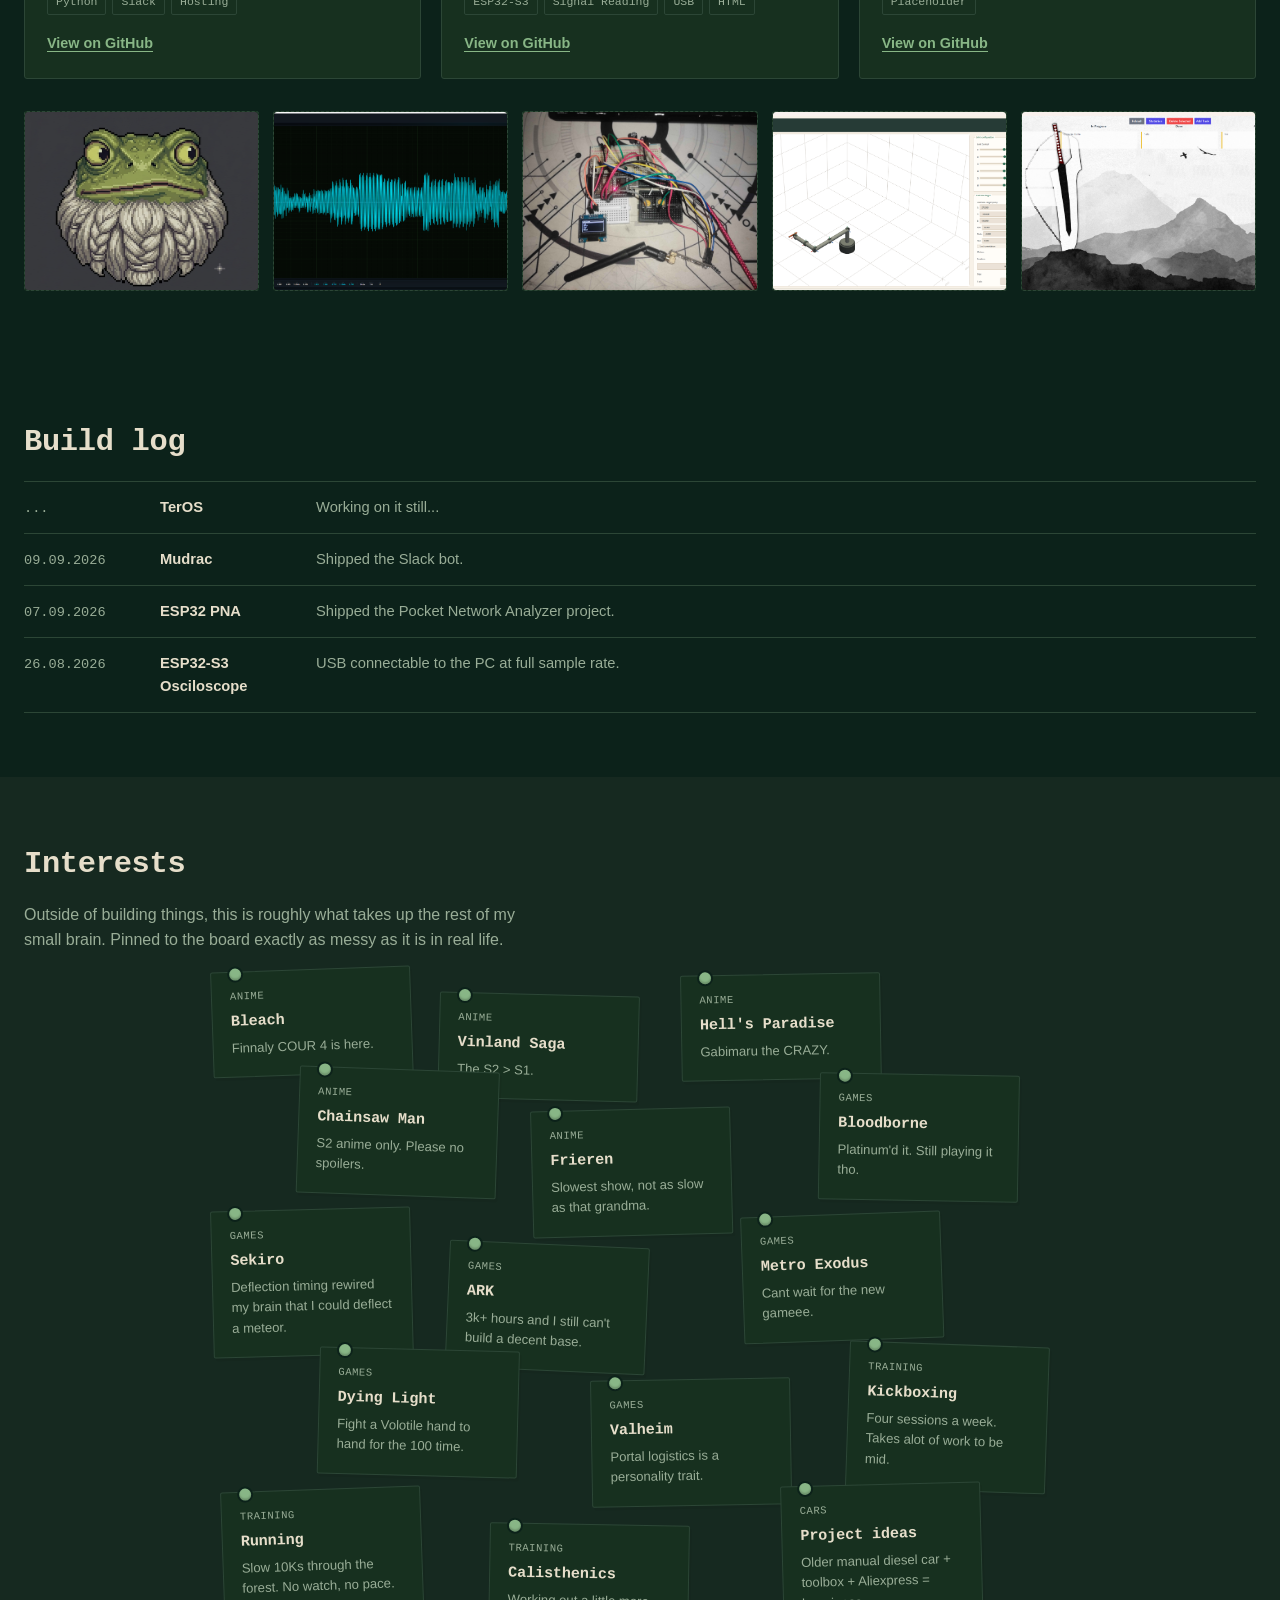
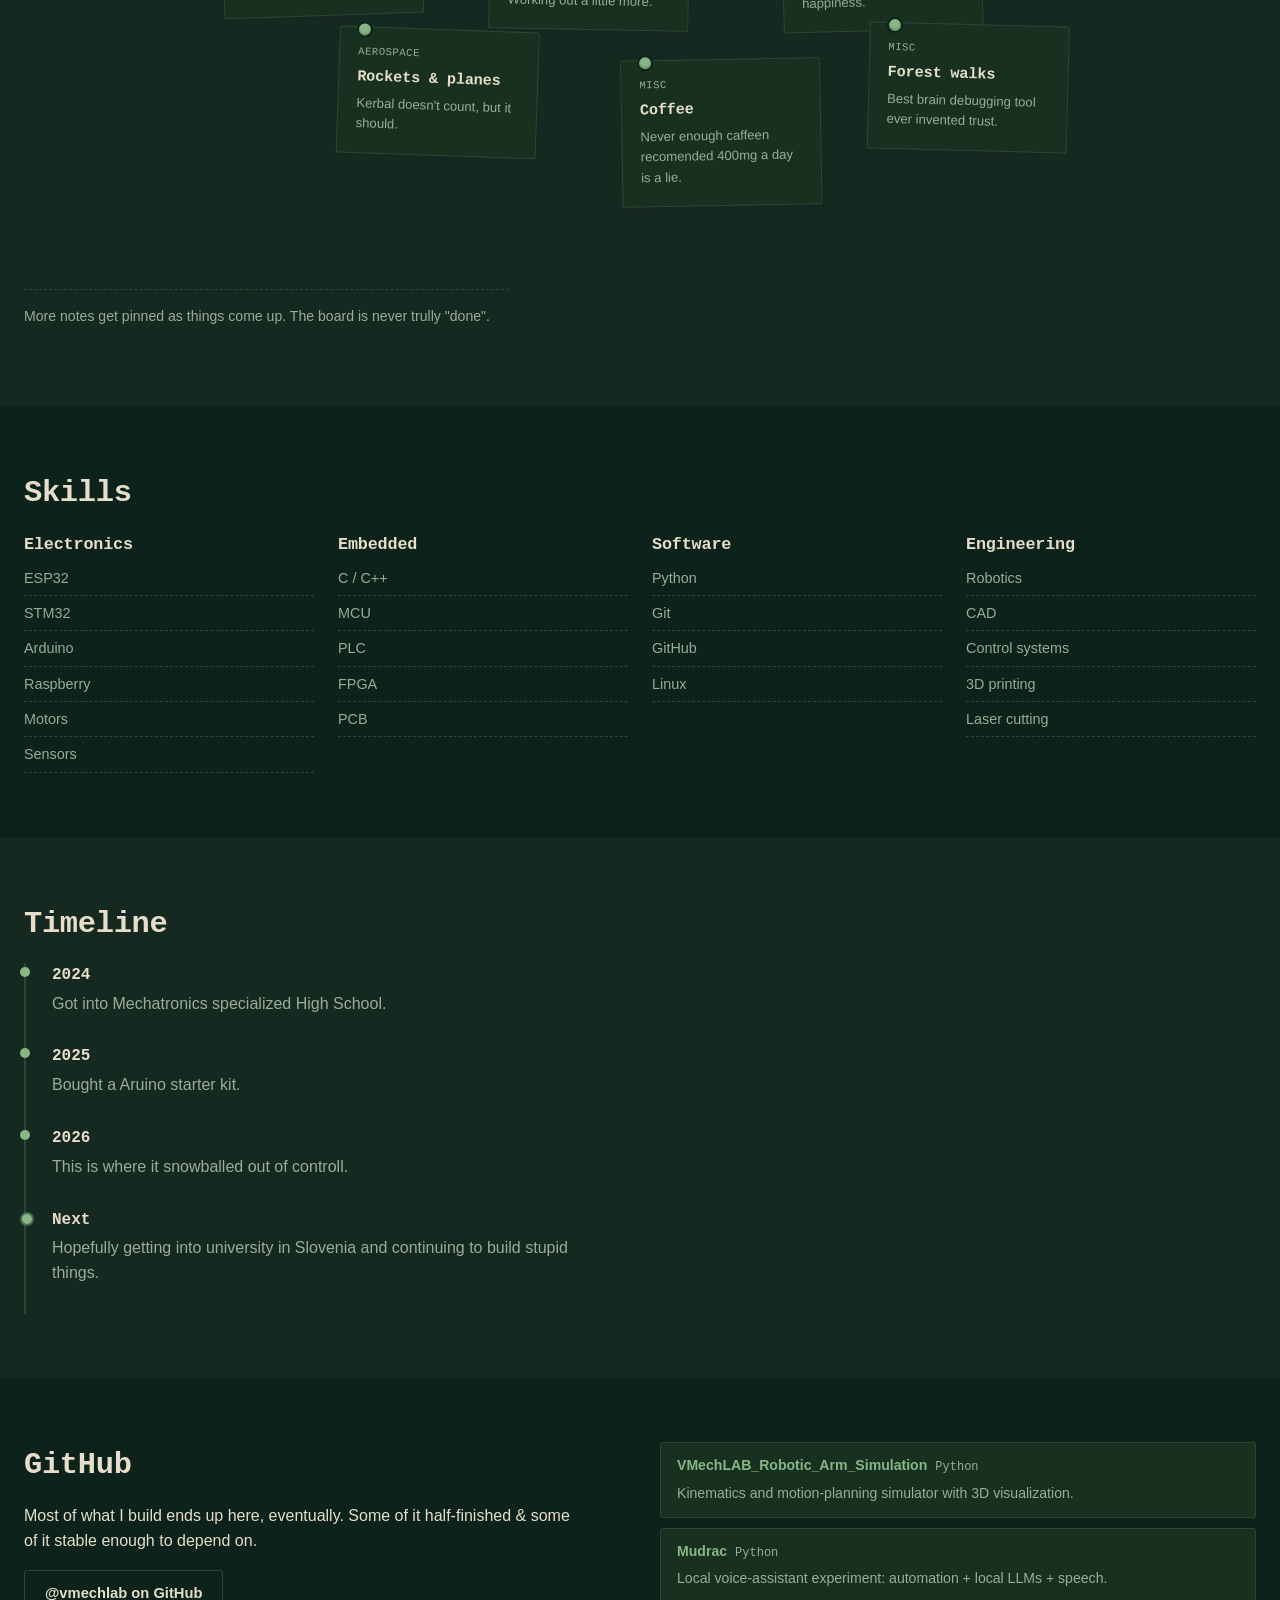
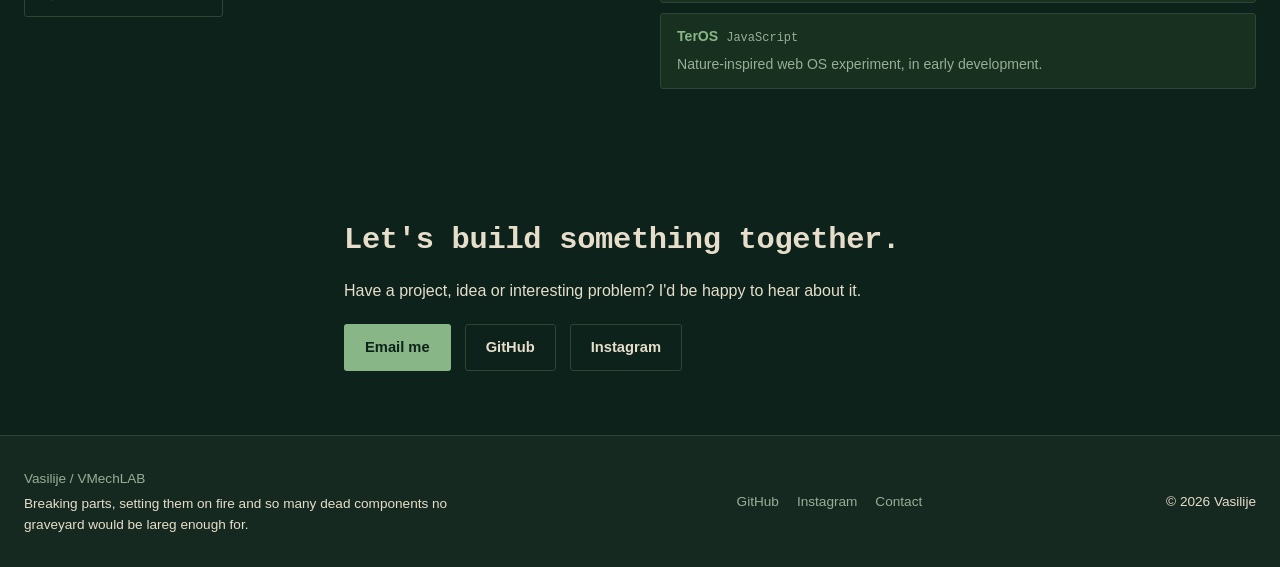
==== commit 9cbb1b04: "Add projects, interests, and fix status colors" ====
--- a/index.html
+++ b/index.html
@@ -66,7 +66,7 @@
         </div>
         <div class="status-line" aria-label="Current status">
           <span class="status-dot" aria-hidden="true"></span>
-          <span>Currently building <strong>VMechLAB</strong> + <strong>TerOS</strong></span>
+          <span>Currently building 🌟SOMETHING🌟</span>
         </div>
       </div>
 
@@ -139,7 +139,7 @@
         <article class="project-card project-card--large" data-tags="robotics software">
           <div class="project-card-head">
             <h3>VMechLAB Robotic arm simulation software</h3>
-            <span class="status-tag status-active">BUILDING</span>
+            <span class="status-tag status-building">BUILDING</span>
           </div>
           <p>A configurable robotic-arm simulator for kinematics, motion planning and 3D visualization.</p>
           <ul class="tag-list">
@@ -153,7 +153,7 @@
         <article class="project-card" data-tags="software experimental">
           <div class="project-card-head">
             <h3>TerOS</h3>
-            <span class="status-tag status-building">NEXT</span>
+            <span class="status-tag status-next">NEXT</span>
           </div>
           <p>A nature-inspired, retro-modern operating system / web OS experiment.</p>
           <ul class="tag-list">
@@ -181,7 +181,7 @@
         <article class="project-card" data-tags="electronics robotics">
           <div class="project-card-head">
             <h3>ESP32-S3 Osciloscope</h3>
-            <span class="status-tag status-building">ACTIVE</span>
+            <span class="status-tag status-active">ACTIVE</span>
           </div>
           <p>Dual-channel USB oscilloscope with, with  PC display and OLED feedback.</p>
           <ul class="tag-list">
@@ -195,7 +195,7 @@
         <article class="project-card" data-tags="experimental">
           <div class="project-card-head">
             <h3>PNA</h3>
-            <span class="status-tag status-experiment">ACTIVE</span>
+            <span class="status-tag status-active">ACTIVE</span>
           </div>
           <p>A personal project focused on experimentation and development. Details are still being written up.</p>
           <ul class="tag-list">
--- a/style.css
+++ b/style.css
@@ -317,24 +317,40 @@
   white-space: nowrap;
   border: 1px solid transparent;
 }
+
+/* ACTIVE — green */
 .status-active {
   background: rgba(77, 143, 91, 0.15);
   color: #3c6d47;
   border-color: rgba(77, 143, 91, 0.4);
 }
+
+/* BUILDING — amber */
 .status-building {
-  background: rgba(150, 120, 50, 0.15);
+  background: rgba(200, 150, 40, 0.18);
   color: #8a6a1f;
-  border-color: rgba(150, 120, 50, 0.35);
-}
+  border-color: rgba(200, 150, 40, 0.45);
+}
+
+/* NEXT — blue */
+.status-next {
+  background: rgba(70, 120, 190, 0.15);
+  color: #3a5f96;
+  border-color: rgba(70, 120, 190, 0.4);
+}
+
+/* EXPERIMENT — grey (kept for future use) */
 .status-experiment {
   background: rgba(120, 120, 120, 0.15);
   color: #666;
   border-color: rgba(120, 120, 120, 0.3);
 }
-[data-theme="dark"] .status-active { color: #8fd39c; }
-[data-theme="dark"] .status-building { color: #e0c072; }
-[data-theme="dark"] .status-experiment { color: #b7c2b8; }
+
+/* Dark mode overrides */
+[data-theme="dark"] .status-active { color: #8fd39c; background: rgba(77, 143, 91, 0.2); }
+[data-theme="dark"] .status-building { color: #e0c072; background: rgba(200, 150, 40, 0.2); }
+[data-theme="dark"] .status-next { color: #8ab4f0; background: rgba(70, 120, 190, 0.2); }
+[data-theme="dark"] .status-experiment { color: #b7c2b8; background: rgba(120, 120, 120, 0.2); }
 
 .tag-list {
   list-style: none;
